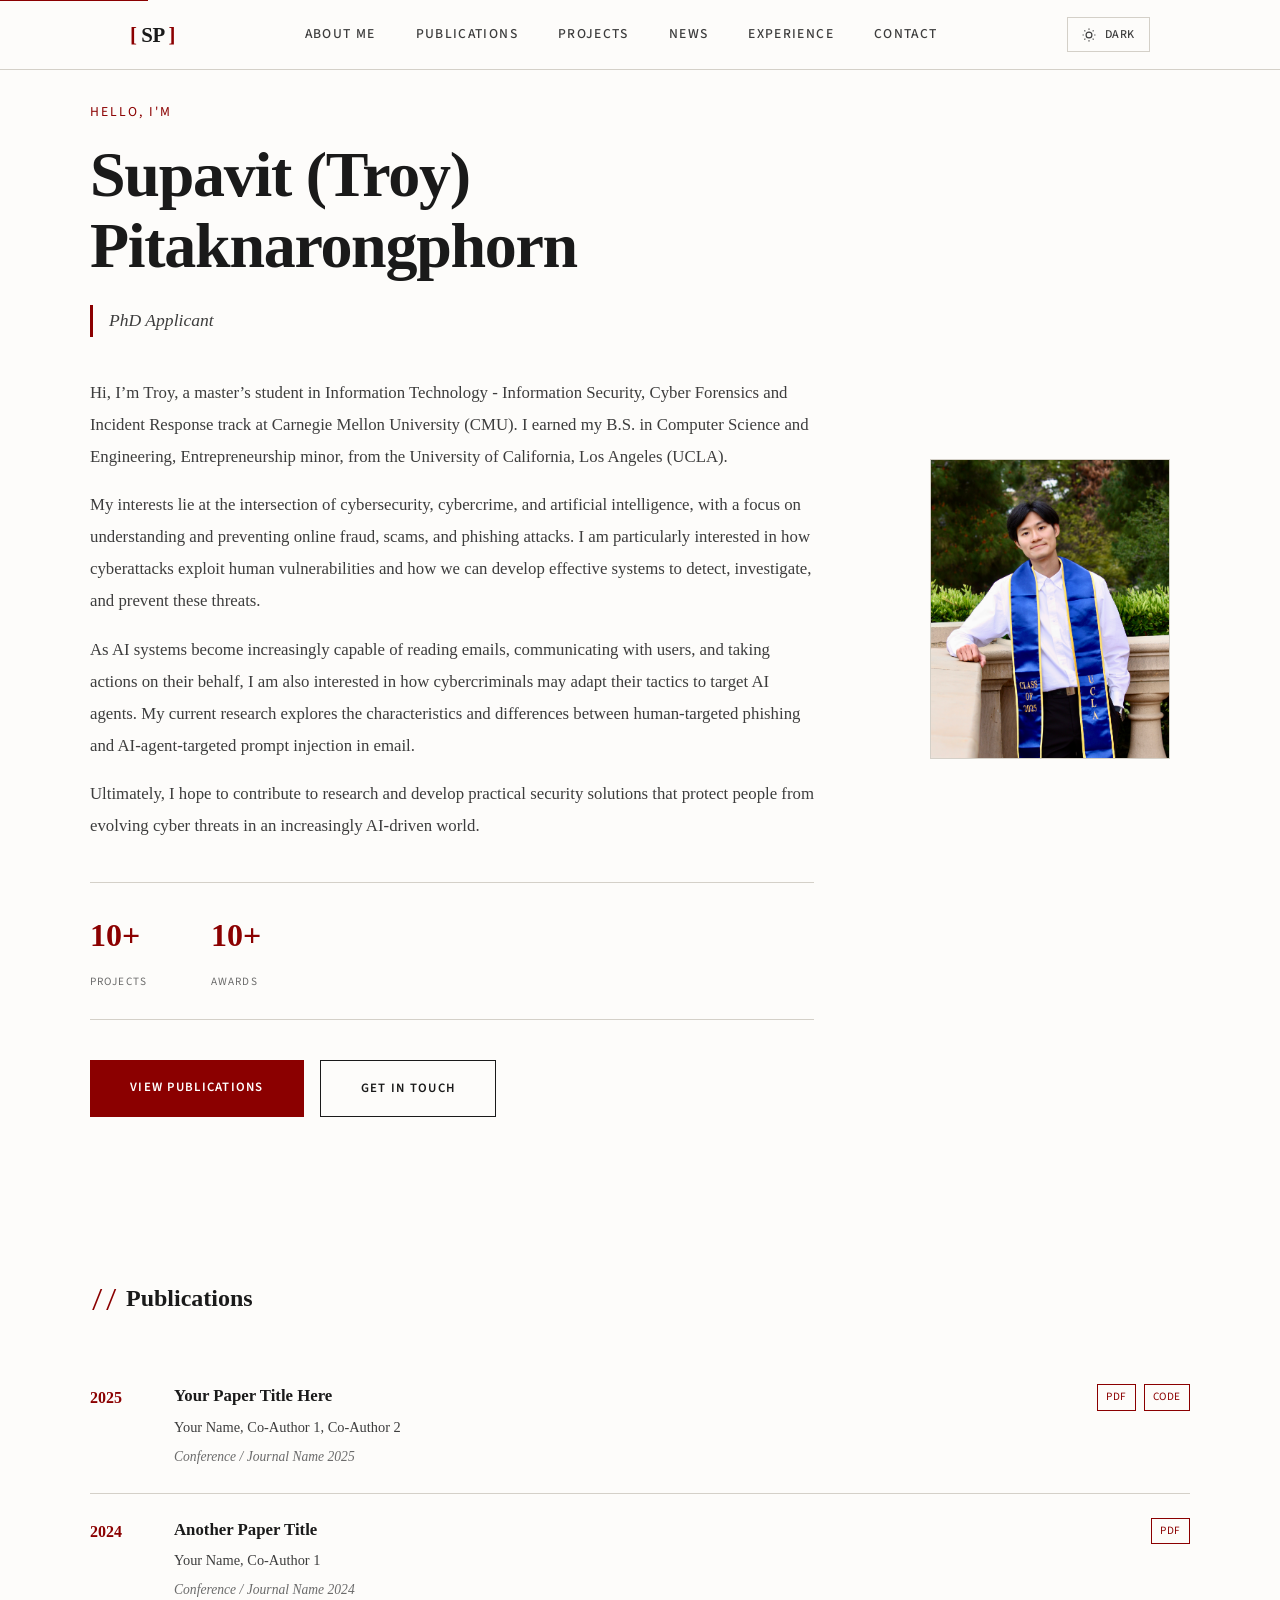
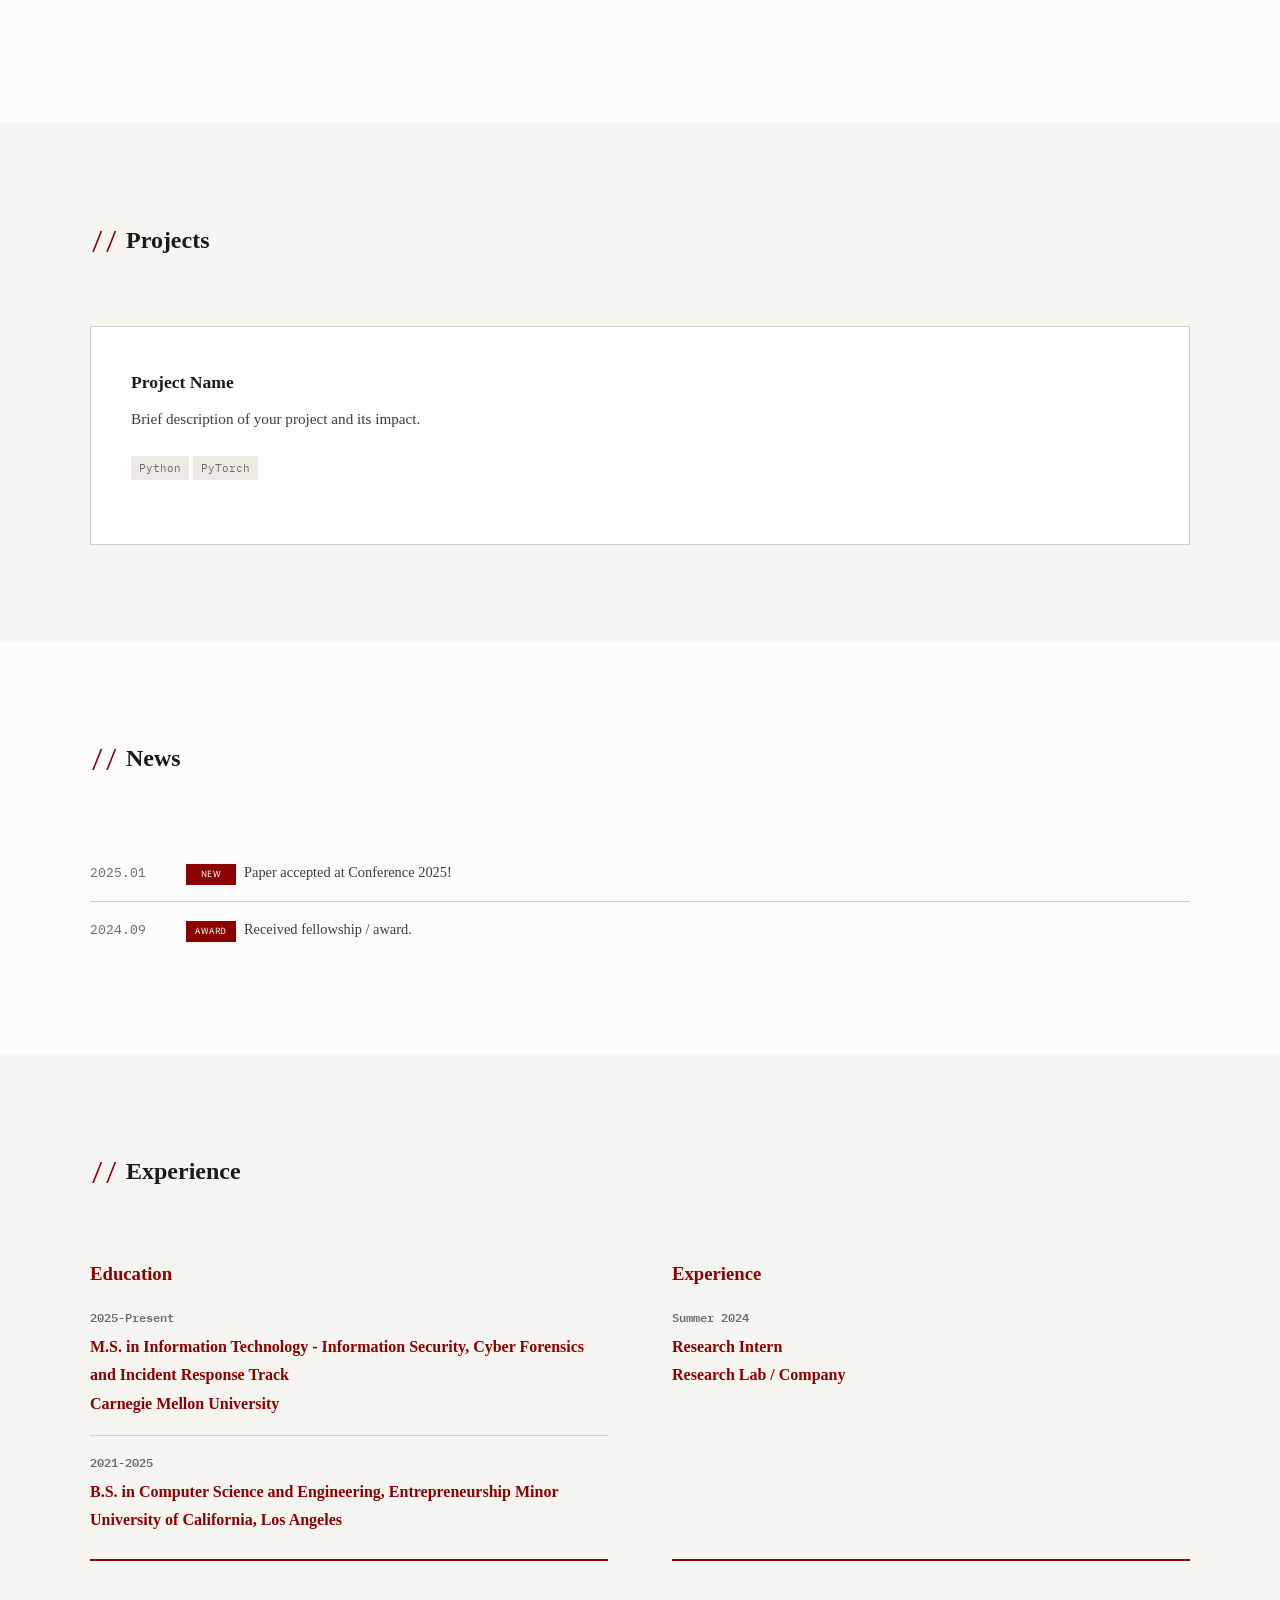
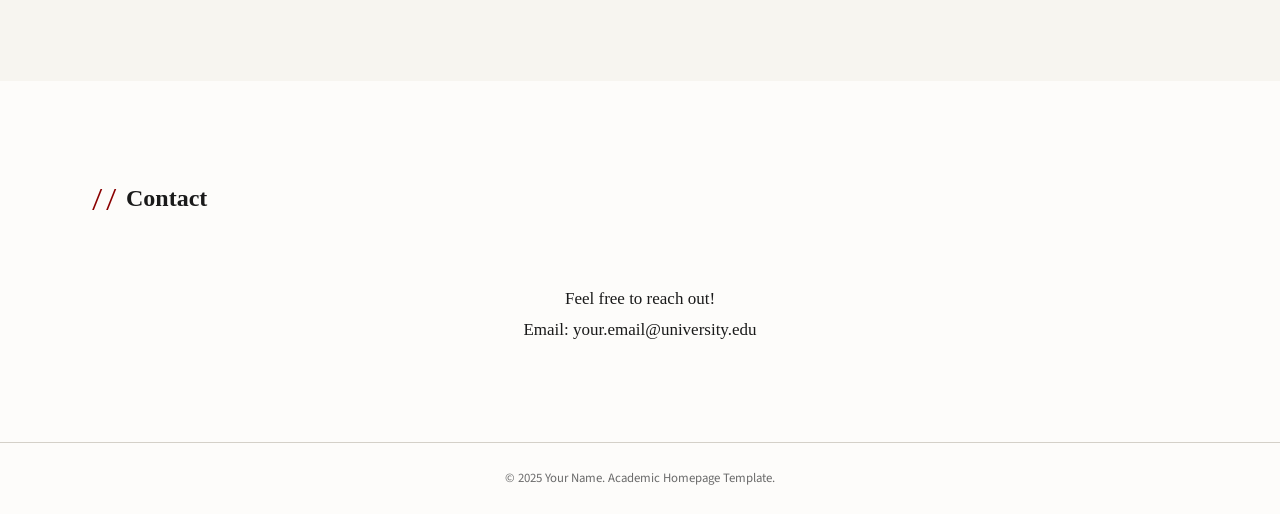
==== index.html @ 3cf8bd15 "bio" ====
<!DOCTYPE html>
<html lang="en" data-theme="light">
<head>
    <meta charset="UTF-8">
    <meta name="viewport" content="width=device-width, initial-scale=1.0">
    <meta name="description" content="Academic homepage of [Your Name] — PhD researcher in machine learning and artificial intelligence.">
    <meta property="og:title" content="[Your Name] | Academic Homepage">
    <meta property="og:description" content="PhD researcher in machine learning and artificial intelligence.">
    <title>Your Name | Academic Homepage</title>
    <link rel="preconnect" href="https://fonts.googleapis.com">
    <link rel="preconnect" href="https://fonts.gstatic.com" crossorigin>
    <link href="https://fonts.googleapis.com/css2?family=Source+Sans+3:wght@300;400;500;600&family=IBM+Plex+Mono:wght@400;500&display=swap" rel="stylesheet">
    <link rel="stylesheet" href="style.css">
</head>
<body>
    <a href="#about" class="skip-link">Skip to main content</a>
    <!-- Navigation -->
    <nav class="navbar" role="navigation" aria-label="Main navigation">
        <div class="nav-container">
            <a href="#" class="nav-logo">
                <span class="logo-bracket">[</span>
                <span class="logo-text" data-config="initials">YN</span>
                <span class="logo-bracket">]</span>
            </a>
            <div class="nav-links">
                <a href="#about">About Me</a>
                <a href="#publications">Publications</a>
                <a href="#projects">Projects</a>
                <a href="#news">News</a>
                <a href="#experience">Experience</a>
                <a href="#contact">Contact</a>
            </div>
            <div class="nav-controls">
                <button type="button" class="nav-btn theme-toggle" id="themeToggle" aria-label="Toggle theme">
                    <svg class="nav-btn-icon sun-icon" viewBox="0 0 24 24" fill="none" stroke="currentColor" stroke-width="2">
                        <circle cx="12" cy="12" r="5"/>
                        <path d="M12 1v2M12 21v2M4.22 4.22l1.42 1.42M18.36 18.36l1.42 1.42M1 12h2M21 12h2M4.22 19.78l1.42-1.42M18.36 5.64l1.42-1.42"/>
                    </svg>
                    <svg class="nav-btn-icon moon-icon" viewBox="0 0 24 24" fill="none" stroke="currentColor" stroke-width="2">
                        <path d="M21 12.79A9 9 0 1 1 11.21 3 7 7 0 0 0 21 12.79z"/>
                    </svg>
                    <span class="nav-btn-label theme-label">Light</span>
                </button>
            </div>
        </div>
    </nav>

    <!-- Hero / About Section -->
    <section id="about" class="hero">
        <div class="hero-bg">
            <div class="grid-overlay"></div>
            <div class="gradient-orb orb-1"></div>
            <div class="gradient-orb orb-2"></div>
        </div>
        <div class="hero-content">
            <div class="hero-text">
                <p class="hero-greeting">Hello, I'm</p>
                <h1 class="hero-name" data-config="name">Your Name</h1>
                <p class="hero-title" data-config="role_university">PhD Candidate at Your University</p>
                <p class="hero-description" data-config="bio">
                    Exploring the frontiers of <span class="highlight">your research area</span>,
                    <span class="highlight">machine learning</span>, and <span class="highlight">artificial intelligence</span>.
                    Building intelligent systems that advance scientific discovery.
                </p>
                <div class="hero-stats" id="cfg-stats">
                    <div class="stat">
                        <span class="stat-number">10+</span>
                        <span class="stat-label">Publications</span>
                    </div>
                    <div class="stat">
                        <span class="stat-number">100+</span>
                        <span class="stat-label">Citations</span>
                    </div>
                    <div class="stat">
                        <span class="stat-number">5+</span>
                        <span class="stat-label">Projects</span>
                    </div>
                </div>
                <div class="hero-cta">
                    <a href="#publications" class="btn btn-primary">View Publications</a>
                    <a href="#contact" class="btn btn-secondary">Get in Touch</a>
                </div>
            </div>
            <div class="hero-image">
                <div class="image-frame">
                    <div class="image-placeholder">
                        <svg aria-hidden="true" viewBox="0 0 24 24" fill="none" stroke="currentColor" stroke-width="1.5">
                            <path d="M20 21v-2a4 4 0 0 0-4-4H8a4 4 0 0 0-4 4v2"/>
                            <circle cx="12" cy="7" r="4"/>
                        </svg>
                    </div>
                </div>
            </div>
        </div>
    </section>

    <!-- Publications Section -->
    <section id="publications" class="section">
        <div class="section-container">
            <h2 class="section-title">
                <span class="title-icon">//</span> Publications
            </h2>
            <div class="publications-list" id="cfg-publications">
                <article class="pub-card" data-year="2025">
                    <div class="pub-year">2025</div>
                    <div class="pub-content">
                        <div class="pub-header">
                            <h3 class="pub-title">Your Paper Title Here</h3>
                            <div class="pub-links">
                                <a href="#" class="pub-link">PDF</a>
                                <a href="#" class="pub-link">Code</a>
                            </div>
                        </div>
                        <p class="pub-authors"><strong>Your Name</strong>, Co-Author 1, Co-Author 2</p>
                        <p class="pub-venue">Conference/Journal Name 2025</p>
                    </div>
                </article>
                <article class="pub-card" data-year="2024">
                    <div class="pub-year">2024</div>
                    <div class="pub-content">
                        <div class="pub-header">
                            <h3 class="pub-title">Another Paper Title</h3>
                            <div class="pub-links">
                                <a href="#" class="pub-link">PDF</a>
                            </div>
                        </div>
                        <p class="pub-authors"><strong>Your Name</strong>, Co-Author 1</p>
                        <p class="pub-venue">Conference/Journal Name 2024</p>
                    </div>
                </article>
            </div>
        </div>
    </section>

    <!-- Projects Section -->
    <section id="projects" class="section section-alt">
        <div class="section-container">
            <h2 class="section-title">
                <span class="title-icon">//</span> Projects
            </h2>
            <div class="projects-grid" id="cfg-projects">
                <article class="project-card">
                    <h3 class="project-title">Project Name</h3>
                    <p class="project-desc">Brief description of your project.</p>
                    <div class="project-tags">
                        <span class="tag">Python</span>
                        <span class="tag">PyTorch</span>
                    </div>
                </article>
            </div>
        </div>
    </section>

    <!-- News Section -->
    <section id="news" class="section">
        <div class="section-container">
            <h2 class="section-title">
                <span class="title-icon">//</span> News
            </h2>
            <div class="news-list" id="cfg-news">
                <div class="news-item">
                    <span class="news-date">2025.01</span>
                    <div class="news-content">
                        <span class="news-badge">New</span>
                        <span class="news-text">Your news item here</span>
                    </div>
                </div>
            </div>
        </div>
    </section>

    <!-- Experience Section -->
    <section id="experience" class="section section-alt">
        <div class="section-container">
            <h2 class="section-title">
                <span class="title-icon">//</span> Experience
            </h2>
            <div class="experience-grid" id="cfg-experience">
                <div class="exp-category">
                    <h3>Education</h3>
                    <div class="exp-item">
                        <div class="exp-period">2020 - Present</div>
                        <div class="exp-details">
                            <h4>Ph.D. in Computer Science</h4>
                            <p>Your University</p>
                        </div>
                    </div>
                </div>
            </div>
        </div>
    </section>

    <!-- Contact Section -->
    <section id="contact" class="section">
        <div class="section-container">
            <h2 class="section-title">
                <span class="title-icon">//</span> Contact
            </h2>
            <div class="contact-content">
                <p>Feel free to reach out!</p>
                <p>Email: your.email@university.edu</p>
            </div>
        </div>
    </section>

    <!-- Footer -->
    <footer class="footer">
        <div class="footer-content">
            <p>&copy; 2025 Your Name. Academic Homepage Template.</p>
        </div>
    </footer>

    <script src="config.js"></script>
    <script src="script.js"></script>
</body>
</html>
---- style.css ----
/* ========================================
   Style: Editorial / Magazine
   Design Philosophy: Academic authority,
   like Nature/Science journal typography
   ======================================== */

:root {
    /* Light Theme - Classic Print */
    --bg-primary: #fdfcfa;
    --bg-secondary: #f7f5f0;
    --bg-tertiary: #edeae3;
    --bg-card: #ffffff;

    --text-primary: #1a1a1a;
    --text-secondary: #3d3d3d;
    --text-muted: #6b6b6b;

    --accent-primary: #8b0000;
    --accent-secondary: #a52a2a;
    --accent-tertiary: #c9a227;
    --accent-gradient: linear-gradient(135deg, #8b0000 0%, #c9a227 100%);

    --border-color: #d4d0c8;
    --border-hover: #b8b4ac;

    --shadow-sm: 0 1px 3px rgba(0, 0, 0, 0.04);
    --shadow-md: 0 2px 8px rgba(0, 0, 0, 0.06);
    --shadow-lg: 0 4px 16px rgba(0, 0, 0, 0.08);

    /* Typography - Serif for Authority */
    --font-display: 'Playfair Display', 'Georgia', serif;
    --font-body: 'Source Serif 4', 'Georgia', serif;
    --font-mono: 'IBM Plex Mono', monospace;
    --font-sans: 'Source Sans 3', sans-serif;

    /* Generous Spacing */
    --space-xs: 0.25rem;
    --space-sm: 0.5rem;
    --space-md: 1rem;
    --space-lg: 1.5rem;
    --space-xl: 2.5rem;
    --space-2xl: 4rem;
    --space-3xl: 6rem;

    --transition-fast: 200ms ease;
    --transition-base: 300ms ease;

    --radius-sm: 0;
    --radius-md: 2px;
    --radius-lg: 4px;
    --radius-xl: 6px;
}
/* ---- Global Resets ---- */
* { -webkit-tap-highlight-color: transparent; }
[data-theme="dark"] { color-scheme: dark; }
[data-theme="light"] { color-scheme: light; }
::selection { background: var(--accent-primary); color: #fff; }


/* Dark Theme - Evening Reading */
[data-theme="dark"] {
    --bg-primary: #1c1b19;
    --bg-secondary: #252420;
    --bg-tertiary: #2e2d28;
    --bg-card: #232220;

    --text-primary: #f0ede6;
    --text-secondary: #c4c0b8;
    --text-muted: #8a8680;

    --border-color: #3a3835;
    --border-hover: #4a4845;
}

/* ========================================
   Reset & Base
   ======================================== */

*, *::before, *::after {
    box-sizing: border-box;
    margin: 0;
    padding: 0;
}

html {
    scroll-behavior: smooth;
    scroll-padding-top: 100px;
}

body {
    font-family: var(--font-body);
    background-color: var(--bg-primary);
    color: var(--text-primary);
    line-height: 1.8;
    font-size: 17px;
    transition: background-color var(--transition-base), color var(--transition-base);
}

a {
    color: var(--accent-primary);
    text-decoration: none;
    transition: color var(--transition-fast);
}

a:hover {
    text-decoration: underline;
}

/* ========================================
   Navigation - Classic Top Bar
   ======================================== */

.navbar {
    position: fixed;
    top: 0;
    left: 0;
    right: 0;
    z-index: 1000;
    background: var(--bg-primary);
    border-bottom: 1px solid var(--border-color);
    transition: all var(--transition-base);
}

.nav-container {
    display: flex;
    align-items: center;
    justify-content: space-between;
    padding: var(--space-md) var(--space-xl);
    max-width: 1100px;
    margin: 0 auto;
}

.nav-logo {
    font-family: var(--font-display);
    font-size: 1.3rem;
    font-weight: 700;
    color: var(--text-primary);
    letter-spacing: -0.02em;
}

.nav-logo:hover {
    text-decoration: none;
}

.logo-bracket {
    color: var(--accent-primary);
}

.logo-text {
    color: var(--text-primary);
}

.nav-links {
    display: flex;
    gap: var(--space-xl);
}

.nav-links a {
    font-family: var(--font-sans);
    font-size: 0.85rem;
    font-weight: 500;
    color: var(--text-secondary);
    text-transform: uppercase;
    letter-spacing: 0.1em;
}

.nav-links a:hover {
    color: var(--accent-primary);
    text-decoration: none;
}

.nav-controls {
    display: flex;
    align-items: center;
    gap: 2px;
    border: 1px solid var(--border-color);
    padding: 2px;
}

.nav-btn {
    display: flex;
    align-items: center;
    gap: 6px;
    padding: 6px 12px;
    font-family: var(--font-sans);
    font-size: 0.75rem;
    font-weight: 500;
    color: var(--text-secondary);
    background: transparent;
    border: none;
    cursor: pointer;
    transition: all var(--transition-fast);
    text-transform: uppercase;
    letter-spacing: 0.05em;
}

.nav-btn:hover {
    color: var(--accent-primary);
    background: var(--bg-tertiary);
}

.nav-btn-icon {
    width: 14px;
    height: 14px;
}

.nav-btn-label {
    white-space: nowrap;
}

.nav-divider {
    width: 1px;
    height: 18px;
    background: var(--border-color);
    margin: 0 2px;
}

.sun-icon { display: block; }
.moon-icon { display: none; }

[data-theme="dark"] .sun-icon { display: none; }
[data-theme="dark"] .moon-icon { display: block; }

[data-theme="dark"] .theme-label::after { content: "Light"; }
[data-theme="light"] .theme-label::after { content: "Dark"; }

.theme-label {
    font-size: 0;
}

.theme-label::after {
    font-size: 0.75rem;
}

/* ========================================
   Hero - Magazine Cover Layout
   ======================================== */

.hero {
    min-height: 100vh;
    display: flex;
    flex-direction: column;
    align-items: center;
    justify-content: center;
    padding: 100px var(--space-xl) var(--space-2xl);
    position: relative;
}

.hero-bg {
    display: none;
}

.hero-content {
    max-width: 1100px;
    margin: 0 auto;
    display: grid;
    grid-template-columns: 1fr 280px;
    gap: var(--space-3xl);
    align-items: center;
    width: 100%;
}

.hero-greeting {
    font-family: var(--font-sans);
    font-size: 0.85rem;
    color: var(--accent-primary);
    text-transform: uppercase;
    letter-spacing: 0.15em;
    margin-bottom: var(--space-md);
}

.hero-name {
    font-family: var(--font-display);
    font-size: clamp(2.5rem, 5vw, 4rem);
    font-weight: 700;
    line-height: 1.1;
    margin-bottom: var(--space-lg);
    color: var(--text-primary);
    letter-spacing: -0.02em;
}

.hero-title {
    font-family: var(--font-body);
    font-size: 1.1rem;
    color: var(--text-secondary);
    margin-bottom: var(--space-xl);
    font-style: italic;
    border-left: 3px solid var(--accent-primary);
    padding-left: var(--space-md);
}

.hero-description {
    font-size: 1.05rem;
    color: var(--text-secondary);
    line-height: 1.9;
    margin-bottom: var(--space-xl);
}

.hero-description .bio-paragraph {
    margin: 0 0 1em;
}

.hero-description .bio-paragraph:last-child {
    margin-bottom: 0;
}

.highlight {
    color: var(--accent-primary);
    font-weight: 600;
}

.hero-stats {
    display: flex;
    gap: var(--space-2xl);
    margin-bottom: var(--space-xl);
    padding: var(--space-lg) 0;
    border-top: 1px solid var(--border-color);
    border-bottom: 1px solid var(--border-color);
}

.stat-number {
    font-family: var(--font-display);
    font-size: 2rem;
    font-weight: 700;
    color: var(--accent-primary);
    display: block;
}

.stat-label {
    font-family: var(--font-sans);
    font-size: 0.7rem;
    color: var(--text-muted);
    text-transform: uppercase;
    letter-spacing: 0.1em;
}

.hero-cta {
    display: flex;
    gap: var(--space-md);
}

.btn {
    font-family: var(--font-sans);
    padding: var(--space-md) var(--space-xl);
    font-size: 0.8rem;
    font-weight: 600;
    text-transform: uppercase;
    letter-spacing: 0.1em;
    transition: all var(--transition-fast);
    cursor: pointer;
}

.btn-primary {
    background: var(--accent-primary);
    color: white;
    border: none;
}

.btn-primary:hover {
    background: var(--accent-secondary);
}

.btn-secondary {
    background: transparent;
    color: var(--text-primary);
    border: 1px solid var(--text-primary);
}

.btn-secondary:hover {
    background: var(--text-primary);
    color: var(--bg-primary);
}

.hero-image {
    display: flex;
    justify-content: center;
}

.image-frame {
    width: 240px;
    height: 300px;
    overflow: hidden;
    border: 1px solid var(--border-color);
    padding: 0;
    background: var(--bg-secondary);
}

.image-placeholder {
    width: 100%;
    height: 100%;
    background: var(--bg-tertiary);
    display: flex;
    align-items: center;
    justify-content: center;
}

.image-placeholder svg {
    width: 60px;
    height: 60px;
    color: var(--text-muted);
    opacity: 0.5;
}

/* ========================================
   Sections Base
   ======================================== */

.section {
    padding: var(--space-3xl) var(--space-xl);
}

.section-alt {
    background: var(--bg-secondary);
}

.section-container {
    max-width: 1100px;
    margin: 0 auto;
}

.section-title {
    font-family: var(--font-display);
    font-size: 1.5rem;
    font-weight: 700;
    margin-bottom: var(--space-2xl);
    color: var(--text-primary);
    display: flex;
    align-items: center;
    gap: var(--space-sm);
}

.title-icon {
    color: var(--accent-primary);
    font-family: var(--font-mono);
    font-weight: 400;
}

/* ========================================
   Publications - Journal Style
   ======================================== */

.publications-filter {
    display: flex;
    gap: var(--space-sm);
    margin-bottom: var(--space-xl);
}

.filter-btn {
    font-family: var(--font-sans);
    padding: var(--space-sm) var(--space-lg);
    font-size: 0.75rem;
    font-weight: 500;
    color: var(--text-secondary);
    background: transparent;
    border: 1px solid var(--border-color);
    cursor: pointer;
    transition: all var(--transition-fast);
    text-transform: uppercase;
    letter-spacing: 0.05em;
}

.filter-btn:hover {
    border-color: var(--accent-primary);
    color: var(--accent-primary);
}

.filter-btn.active {
    background: var(--accent-primary);
    color: white;
    border-color: var(--accent-primary);
}

.publications-list {
    display: flex;
    flex-direction: column;
    gap: var(--space-lg);
}

.pub-card {
    display: grid;
    grid-template-columns: 60px 1fr;
    gap: var(--space-lg);
    padding-bottom: var(--space-lg);
    border-bottom: 1px solid var(--border-color);
}

.pub-card:last-child {
    border-bottom: none;
}

.pub-year {
    font-family: var(--font-display);
    font-size: 1rem;
    color: var(--accent-primary);
    font-weight: 600;
}

.pub-header {
    display: flex;
    justify-content: space-between;
    align-items: flex-start;
    gap: var(--space-md);
    margin-bottom: var(--space-xs);
}

.pub-title {
    font-family: var(--font-display);
    font-size: 1.05rem;
    font-weight: 600;
    line-height: 1.4;
    flex: 1;
    min-width: 0;
}

.pub-authors {
    font-size: 0.9rem;
    color: var(--text-secondary);
    margin-bottom: var(--space-xs);
}

.pub-venue {
    font-size: 0.85rem;
    color: var(--text-muted);
    font-style: italic;
}

.pub-links {
    display: flex;
    gap: var(--space-sm);
    flex-shrink: 0;
    white-space: nowrap;
}

.pub-link {
    font-family: var(--font-sans);
    font-size: 0.7rem;
    padding: 2px var(--space-sm);
    color: var(--accent-primary);
    border: 1px solid var(--accent-primary);
    text-transform: uppercase;
    letter-spacing: 0.05em;
    transition: all var(--transition-fast);
}

.pub-link:hover {
    background: var(--accent-primary);
    color: white;
    text-decoration: none;
}

/* ========================================
   Projects - Column Layout
   ======================================== */

.projects-grid {
    display: grid;
    grid-template-columns: repeat(auto-fit, minmax(300px, 1fr));
    gap: var(--space-xl);
}

.project-card {
    padding: var(--space-xl);
    background: var(--bg-card);
    border: 1px solid var(--border-color);
    transition: border-color var(--transition-fast);
    cursor: pointer;
}

.project-card:hover {
    border-color: var(--accent-primary);
}

.project-title {
    font-family: var(--font-display);
    font-size: 1.1rem;
    font-weight: 600;
    margin-bottom: var(--space-sm);
}

.project-desc {
    font-size: 0.95rem;
    color: var(--text-secondary);
    line-height: 1.7;
    margin-bottom: var(--space-lg);
}

.project-tags {
    display: flex;
    flex-wrap: wrap;
    gap: var(--space-xs);
    margin-bottom: var(--space-lg);
}

.tag {
    font-family: var(--font-mono);
    font-size: 0.7rem;
    padding: 2px var(--space-sm);
    background: var(--bg-tertiary);
    color: var(--text-muted);
}

.project-links {
    display: flex;
    gap: var(--space-lg);
}

.project-link {
    display: flex;
    align-items: center;
    gap: var(--space-xs);
    font-family: var(--font-sans);
    font-size: 0.8rem;
    color: var(--accent-primary);
    text-transform: uppercase;
    letter-spacing: 0.05em;
}

.project-link:hover {
    text-decoration: underline;
}

.project-link svg {
    width: 16px;
    height: 16px;
}

/* ========================================
   News - Timeline
   ======================================== */

.news-timeline {
    display: flex;
    flex-direction: column;
    gap: var(--space-md);
}

.news-item {
    display: grid;
    grid-template-columns: 80px 1fr;
    gap: var(--space-md);
    padding: var(--space-md) 0;
    border-bottom: 1px solid var(--border-color);
}

.news-item:last-child {
    border-bottom: none;
}

.news-date {
    font-family: var(--font-mono);
    font-size: 0.8rem;
    color: var(--text-muted);
}

.news-content {
    display: flex;
    flex-direction: row;
    align-items: baseline;
    gap: var(--space-sm);
    flex-wrap: wrap;
}

.news-badge {
    display: inline-block;
    font-family: var(--font-sans);
    font-size: 0.6rem;
    padding: 2px 8px;
    background: var(--accent-primary);
    color: white;
    text-transform: uppercase;
    letter-spacing: 0.05em;
    flex-shrink: 0;
    min-width: 50px;
    text-align: center;
}

.news-text {
    color: var(--text-secondary);
    line-height: 1.6;
    font-size: 0.9rem;
}

/* ========================================
   Experience - Two Column
   ======================================== */

.experience-grid {
    display: grid;
    grid-template-columns: repeat(2, 1fr);
    gap: var(--space-2xl);
}

.exp-category {
    font-family: var(--font-display);
    font-size: 1rem;
    font-weight: 600;
    color: var(--accent-primary);
    margin-bottom: var(--space-lg);
    padding-bottom: var(--space-sm);
    border-bottom: 2px solid var(--accent-primary);
}

.exp-item {
    padding: var(--space-md) 0;
    border-bottom: 1px solid var(--border-color);
}

.exp-item:last-child {
    border-bottom: none;
}

.exp-period {
    font-family: var(--font-mono);
    font-size: 0.75rem;
    color: var(--text-muted);
    margin-bottom: var(--space-xs);
}

.exp-title {
    font-family: var(--font-display);
    font-size: 0.95rem;
    font-weight: 600;
    margin-bottom: var(--space-xs);
}

.exp-org {
    font-size: 0.9rem;
    color: var(--text-secondary);
    margin-bottom: var(--space-xs);
}

.exp-desc {
    font-size: 0.85rem;
    color: var(--text-muted);
    font-style: italic;
}

/* ========================================
   Contact
   ======================================== */

.contact-content {
    text-align: center;
    max-width: 600px;
    margin: 0 auto;
}

.contact-intro {
    font-size: 1rem;
    color: var(--text-secondary);
    margin-bottom: var(--space-xl);
    line-height: 1.8;
}

.contact-links {
    display: flex;
    flex-wrap: wrap;
    justify-content: center;
    gap: var(--space-md);
}

.contact-item {
    display: flex;
    align-items: center;
    gap: var(--space-sm);
    padding: var(--space-sm) var(--space-lg);
    border: 1px solid var(--border-color);
    color: var(--text-secondary);
    font-family: var(--font-sans);
    font-size: 0.85rem;
    transition: all var(--transition-fast);
    cursor: pointer;
}

.contact-item:hover {
    border-color: var(--accent-primary);
    color: var(--accent-primary);
    text-decoration: none;
}

.contact-item svg {
    width: 16px;
    height: 16px;
}

/* ========================================
   Footer
   ======================================== */

.footer {
    padding: var(--space-lg) var(--space-xl);
    border-top: 1px solid var(--border-color);
    text-align: center;
}

.footer-content p {
    font-family: var(--font-sans);
    font-size: 0.8rem;
    color: var(--text-muted);
}

.visitor-stats {
    margin-top: var(--space-sm);
    font-size: 0.75rem;
    display: flex;
    justify-content: center;
    align-items: center;
    gap: var(--space-md);
}

.visitor-stats svg {
    opacity: 0.7;
}

.stat-divider {
    color: var(--border-color);
}

/* ========================================
   Responsive Design
   ======================================== */

@media (max-width: 1024px) {
    .hero-content {
        grid-template-columns: 1fr;
        text-align: center;
    }

    .hero-image {
        order: -1;
    }

    .hero-title {
        border-left: none;
        padding-left: 0;
        border-bottom: 3px solid var(--accent-primary);
        padding-bottom: var(--space-sm);
    }

    .hero-stats {
        justify-content: center;
    }

    .hero-cta {
        justify-content: center;
    }

    .experience-grid {
        grid-template-columns: 1fr;
    }
}

@media (max-width: 768px) {
    .nav-links {
        display: none;
    }

    .hero {
        padding: 100px var(--space-md) var(--space-2xl);
    }

    .hero-name {
        font-size: 2rem;
    }

    .image-frame {
        width: 180px;
        height: 220px;
    }

    .hero-stats {
        flex-direction: column;
        gap: var(--space-md);
    }

    .section {
        padding: var(--space-2xl) var(--space-md);
    }

    .pub-card {
        grid-template-columns: 1fr;
    }

    .news-item {
        grid-template-columns: 1fr;
    }

    .projects-grid {
        grid-template-columns: 1fr;
    }

    .contact-links {
        flex-direction: column;
        align-items: center;
    }
}

/* Reduced motion */
@media (prefers-reduced-motion: reduce) {
    *, *::before, *::after {
        animation-duration: 0.01ms !important;
        transition-duration: 0.01ms !important;
    }
}

/* ========================================
   Hide SPA-specific elements
   ======================================== */

.spa-layout {
    display: block;
}

.sidebar {
    display: none;
}

.content-area {
    margin-left: 0;
    padding: 0;
    min-height: auto;
}

.content-section {
    display: block !important;
}

.about-cards,
.about-news-card {
    display: none;
}

/* Scroll Down Arrow */
.scroll-arrow {
    position: absolute;
    bottom: 40px;
    left: 50%;
    transform: translateX(-50%);
    width: 50px;
    height: 50px;
    display: flex;
    align-items: center;
    justify-content: center;
    color: var(--accent-primary);
    border: 2px solid var(--accent-primary);
    border-radius: 50%;
    cursor: pointer;
    transition: all var(--transition-fast);
    animation: bounce 2s infinite;
}

.scroll-arrow:hover {
    background: var(--accent-primary);
    color: white;
    transform: translateX(-50%) scale(1.1);
}

.scroll-arrow svg {
    width: 24px;
    height: 24px;
}

@keyframes bounce {
    0%, 20%, 50%, 80%, 100% { transform: translateX(-50%) translateY(0); }
    40% { transform: translateX(-50%) translateY(-10px); }
    60% { transform: translateX(-50%) translateY(-5px); }
}

/* ========================================
   Editorial Magazine Animations
   ======================================== */

/* Elegant fade in from bottom */
@keyframes editorialFadeIn {
    from {
        opacity: 0;
        transform: translateY(20px);
    }
    to {
        opacity: 1;
        transform: translateY(0);
    }
}

/* Typewriter cursor blink */
@keyframes cursorBlink {
    0%, 50% { border-color: var(--accent-primary); }
    51%, 100% { border-color: transparent; }
}

/* Line draw from left */
@keyframes lineDrawLeft {
    from {
        width: 0;
    }
    to {
        width: 100%;
    }
}

/* Line draw from center */
@keyframes lineDrawCenter {
    from {
        transform: scaleX(0);
    }
    to {
        transform: scaleX(1);
    }
}

/* Elegant scale reveal */
@keyframes scaleReveal {
    from {
        opacity: 0;
        transform: scale(0.95);
    }
    to {
        opacity: 1;
        transform: scale(1);
    }
}

/* Slide in from left */
@keyframes slideInLeft {
    from {
        opacity: 0;
        transform: translateX(-30px);
    }
    to {
        opacity: 1;
        transform: translateX(0);
    }
}

/* Slide in from right */
@keyframes slideInRight {
    from {
        opacity: 0;
        transform: translateX(30px);
    }
    to {
        opacity: 1;
        transform: translateX(0);
    }
}

/* Apply animations to Hero elements */

.hero-greeting {
    animation: slideInLeft 0.6s ease-out forwards;
    animation-delay: 0.1s;
    opacity: 0;
}

.hero-name {
    animation: editorialFadeIn 0.8s ease-out forwards;
    animation-delay: 0.3s;
    opacity: 0;
}

.hero-title {
    animation: slideInLeft 0.7s ease-out forwards;
    animation-delay: 0.5s;
    opacity: 0;
}

.hero-description {
    animation: editorialFadeIn 0.7s ease-out forwards;
    animation-delay: 0.7s;
    opacity: 0;
}

.hero-stats {
    animation: scaleReveal 0.6s ease-out forwards;
    animation-delay: 0.9s;
    opacity: 0;
}

.hero-cta {
    animation: editorialFadeIn 0.6s ease-out forwards;
    animation-delay: 1.1s;
    opacity: 0;
}

.hero-image {
    animation: slideInRight 0.8s ease-out forwards;
    animation-delay: 0.4s;
    opacity: 0;
}

/* Image frame elegant border animation */
.image-frame {
    position: relative;
    transition: all 0.4s ease;
}

.image-frame::after {
    content: '';
    position: absolute;
    inset: -8px;
    border: 1px solid var(--accent-primary);
    opacity: 0;
    transition: all 0.4s ease;
}

.image-frame:hover::after {
    opacity: 1;
    inset: -12px;
}

/* Section title underline animation */
.section-title {
    position: relative;
    overflow: hidden;
}

.section-title::after {
    content: '';
    position: absolute;
    bottom: 0;
    left: 0;
    width: 0;
    height: 2px;
    background: var(--accent-gradient);
    transition: width 0.6s ease;
}

.section:hover .section-title::after {
    width: 120px;
}

/* Publication card hover effects */
.pub-card {
    transition: all 0.3s ease;
    position: relative;
}

.pub-card::before {
    content: '';
    position: absolute;
    left: 0;
    top: 0;
    bottom: 0;
    width: 0;
    background: var(--accent-primary);
    transition: width 0.3s ease;
}

.pub-card:hover {
    padding-left: calc(var(--space-lg) + 4px);
}

.pub-card:hover::before {
    width: 3px;
}

/* Project card hover */
.project-card {
    transition: all 0.4s cubic-bezier(0.4, 0, 0.2, 1);
}

.project-card:hover {
    transform: translateY(-6px);
    box-shadow: var(--shadow-lg);
    border-color: var(--accent-primary);
}

/* News item hover */
.news-item {
    transition: all 0.3s ease;
}

.news-item:hover {
    background: var(--bg-secondary);
    padding-left: var(--space-md);
}

/* Button elegant hover */
.btn-primary {
    position: relative;
    overflow: hidden;
    transition: all 0.3s ease;
}

.btn-primary::before {
    content: '';
    position: absolute;
    top: 0;
    left: -100%;
    width: 100%;
    height: 100%;
    background: linear-gradient(
        90deg,
        transparent,
        rgba(255, 255, 255, 0.2),
        transparent
    );
    transition: left 0.5s ease;
}

.btn-primary:hover::before {
    left: 100%;
}

.btn-primary:hover {
    transform: translateY(-2px);
    box-shadow: 0 4px 12px rgba(139, 0, 0, 0.3);
}

/* Contact item hover */
.contact-item {
    transition: all 0.3s ease;
    position: relative;
}

.contact-item:hover {
    transform: translateY(-3px);
    box-shadow: var(--shadow-md);
}

/* Tag hover effect */
.tag {
    transition: all 0.2s ease;
}

.tag:hover {
    background: var(--accent-primary);
    color: white;
}

/* Publication link hover */
.pub-link {
    transition: all 0.2s ease;
}

.pub-link:hover {
    transform: scale(1.05);
}

/* Experience item hover */
.exp-item {
    transition: all 0.3s ease;
}

.exp-item:hover {
    background: var(--bg-secondary);
    padding-left: var(--space-md);
}

/* ========================================
   Scroll-Triggered Animations
   ======================================== */

/* 基础滚动动画类 - 初始状态 */
.scroll-animate {
    opacity: 0;
    transform: translateY(20px);
    transition: opacity 0.5s ease-out, transform 0.5s ease-out;
}

/* 可见状态 */
.scroll-animate.visible {
    opacity: 1;
    transform: translateY(0);
}

/* Section 滚动动画 - 优雅淡入 */
.section.scroll-animate {
    transform: translateY(30px);
}

.section.scroll-animate.visible {
    transform: translateY(0);
}

/* 卡片滚动动画 - 从左侧滑入 */
.pub-card.scroll-animate {
    opacity: 0;
    transform: translateX(-20px);
    transition: opacity 0.5s ease-out, transform 0.5s ease-out;
}

.pub-card.scroll-animate.visible {
    opacity: 1;
    transform: translateX(0);
}

/* 项目卡片 - 缩放淡入 */
.project-card.scroll-animate {
    opacity: 0;
    transform: scale(0.95);
    transition: opacity 0.5s ease-out, transform 0.5s ease-out;
}

.project-card.scroll-animate.visible {
    opacity: 1;
    transform: scale(1);
}

/* 新闻项 - 从右侧滑入 */
.news-item.scroll-animate {
    opacity: 0;
    transform: translateX(20px);
    transition: opacity 0.4s ease-out, transform 0.4s ease-out;
}

.news-item.scroll-animate.visible {
    opacity: 1;
    transform: translateX(0);
}

/* 经验项滚动动画 */
.exp-item.scroll-animate {
    opacity: 0;
    transform: translateY(15px);
    transition: opacity 0.4s ease-out, transform 0.4s ease-out;
}

.exp-item.scroll-animate.visible {
    opacity: 1;
    transform: translateY(0);
}

/* 联系项滚动动画 */
.contact-item.scroll-animate {
    opacity: 0;
    transform: translateY(15px);
    transition: opacity 0.3s ease-out, transform 0.3s ease-out;
}

.contact-item.scroll-animate.visible {
    opacity: 1;
    transform: translateY(0);
}

/* Section 标题滚动动画 - 下划线展开 */
.section-title.scroll-animate {
    opacity: 0;
    transform: translateY(10px);
    transition: opacity 0.5s ease-out, transform 0.5s ease-out;
}

.section-title.scroll-animate.visible {
    opacity: 1;
    transform: translateY(0);
}

/* 筛选按钮滚动动画 */
.filter-btn.scroll-animate {
    opacity: 0;
    transform: translateY(10px);
    transition: opacity 0.3s ease-out, transform 0.3s ease-out;
}

.filter-btn.scroll-animate.visible {
    opacity: 1;
    transform: translateY(0);
}

/* ========================================
   Navbar Scroll Effect
   ======================================== */

.navbar.scrolled {
    background: var(--bg-primary);
    box-shadow: var(--shadow-md);
}

.navbar.scrolled .nav-container {
    padding: var(--space-sm) var(--space-xl);
}

.navbar.scrolled .nav-logo {
    font-size: 1.1rem;
}

/* ========================================
   Theme Transition Animation
   ======================================== */

.theme-transitioning,
.theme-transitioning *,
.theme-transitioning *::before,
.theme-transitioning *::after {
    transition: background-color 0.5s ease,
                color 0.5s ease,
                border-color 0.5s ease,
                box-shadow 0.5s ease !important;
}

/* ========================================
   Back to Top Button
   ======================================== */

.back-to-top {
    position: fixed;
    bottom: 30px;
    right: 30px;
    width: 44px;
    height: 44px;
    background: var(--bg-card);
    border: 1px solid var(--border-color);
    color: var(--accent-primary);
    cursor: pointer;
    opacity: 0;
    visibility: hidden;
    transform: translateY(20px);
    transition: all 0.3s ease;
    z-index: 999;
    display: flex;
    align-items: center;
    justify-content: center;
}

.back-to-top svg {
    width: 20px;
    height: 20px;
}

.back-to-top.visible {
    opacity: 1;
    visibility: visible;
    transform: translateY(0);
}

.back-to-top:hover {
    background: var(--accent-primary);
    color: white;
    border-color: var(--accent-primary);
    transform: translateY(-2px);
    box-shadow: var(--shadow-md);
}

/* ---- Focus Styles ---- */
:focus-visible { outline: 2px solid var(--accent-primary); outline-offset: 3px; border-radius: 2px; }

/* ---- Skip Link ---- */
.skip-link { position: absolute; top: -40px; left: 0; background: var(--accent-primary); color: #fff; padding: 8px 16px; z-index: 9999; font-size: 0.875rem; transition: top 0.2s; }
.skip-link:focus { top: 0; }
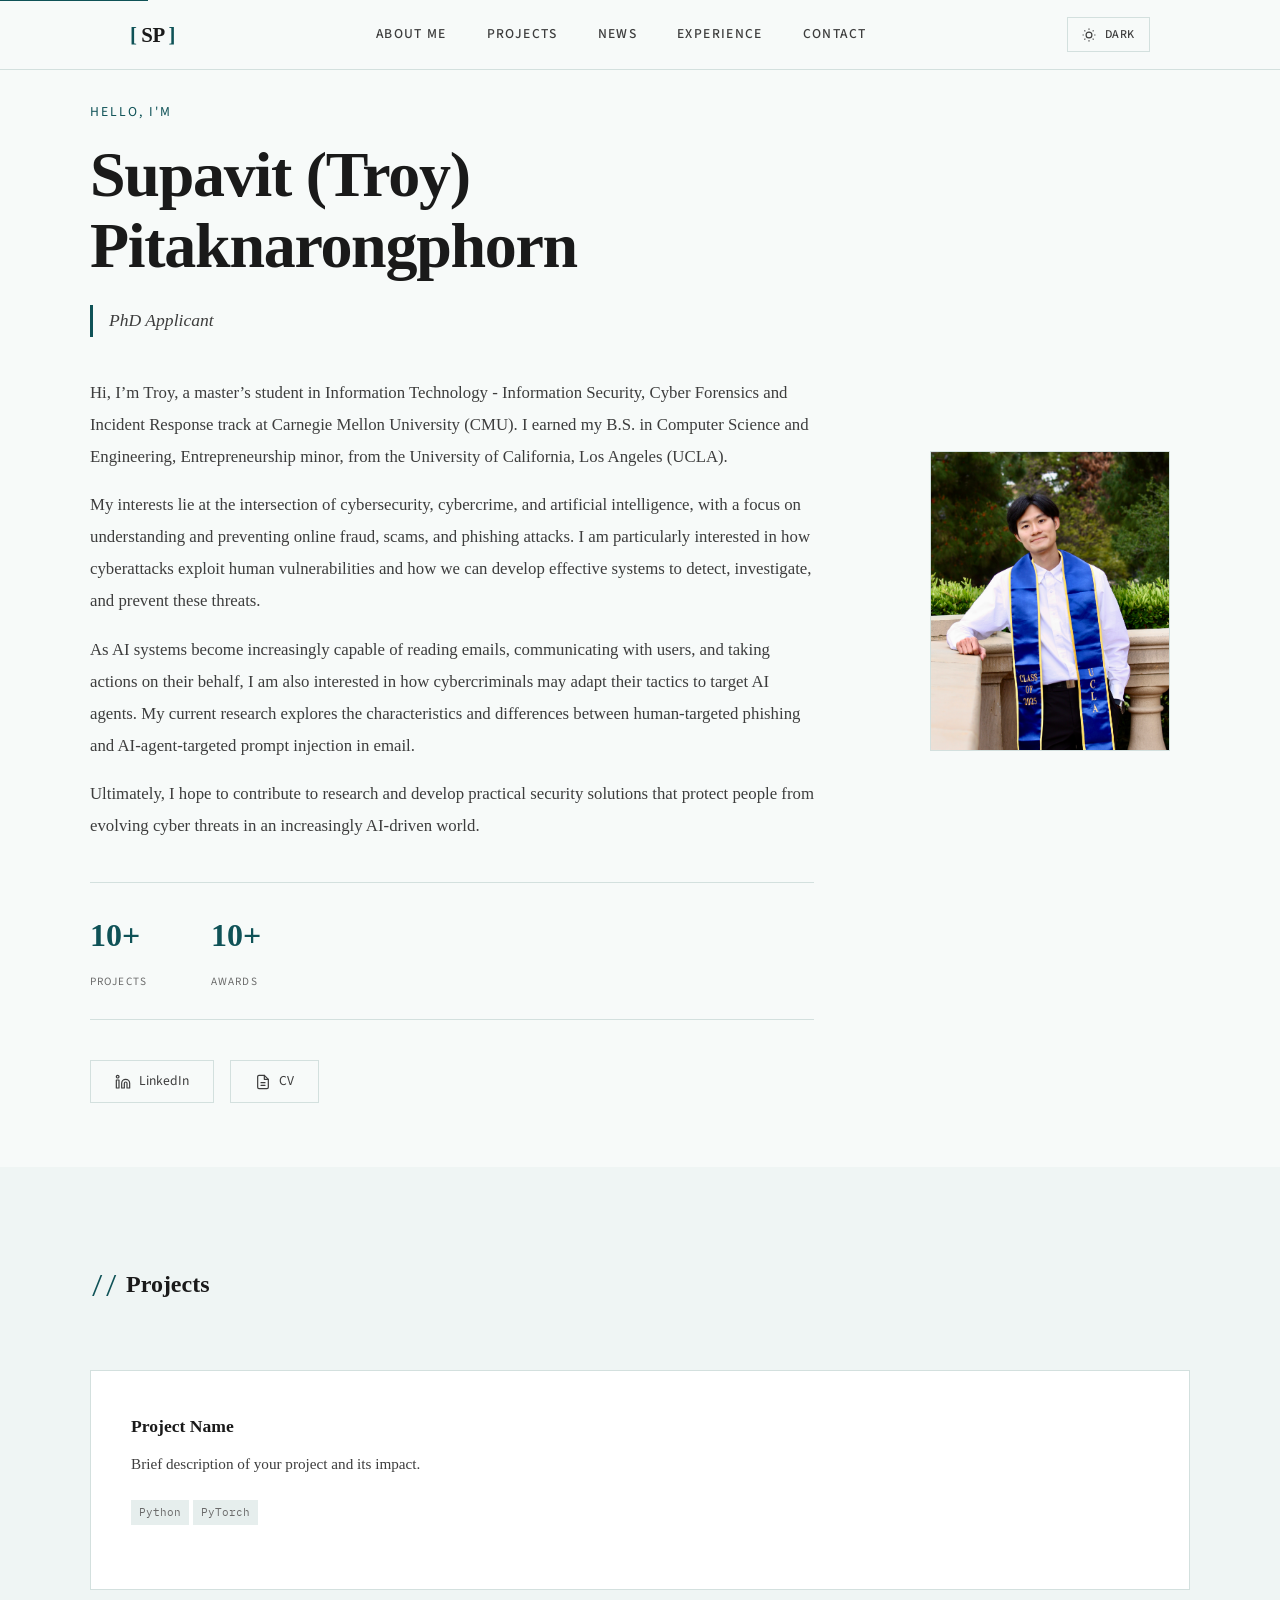
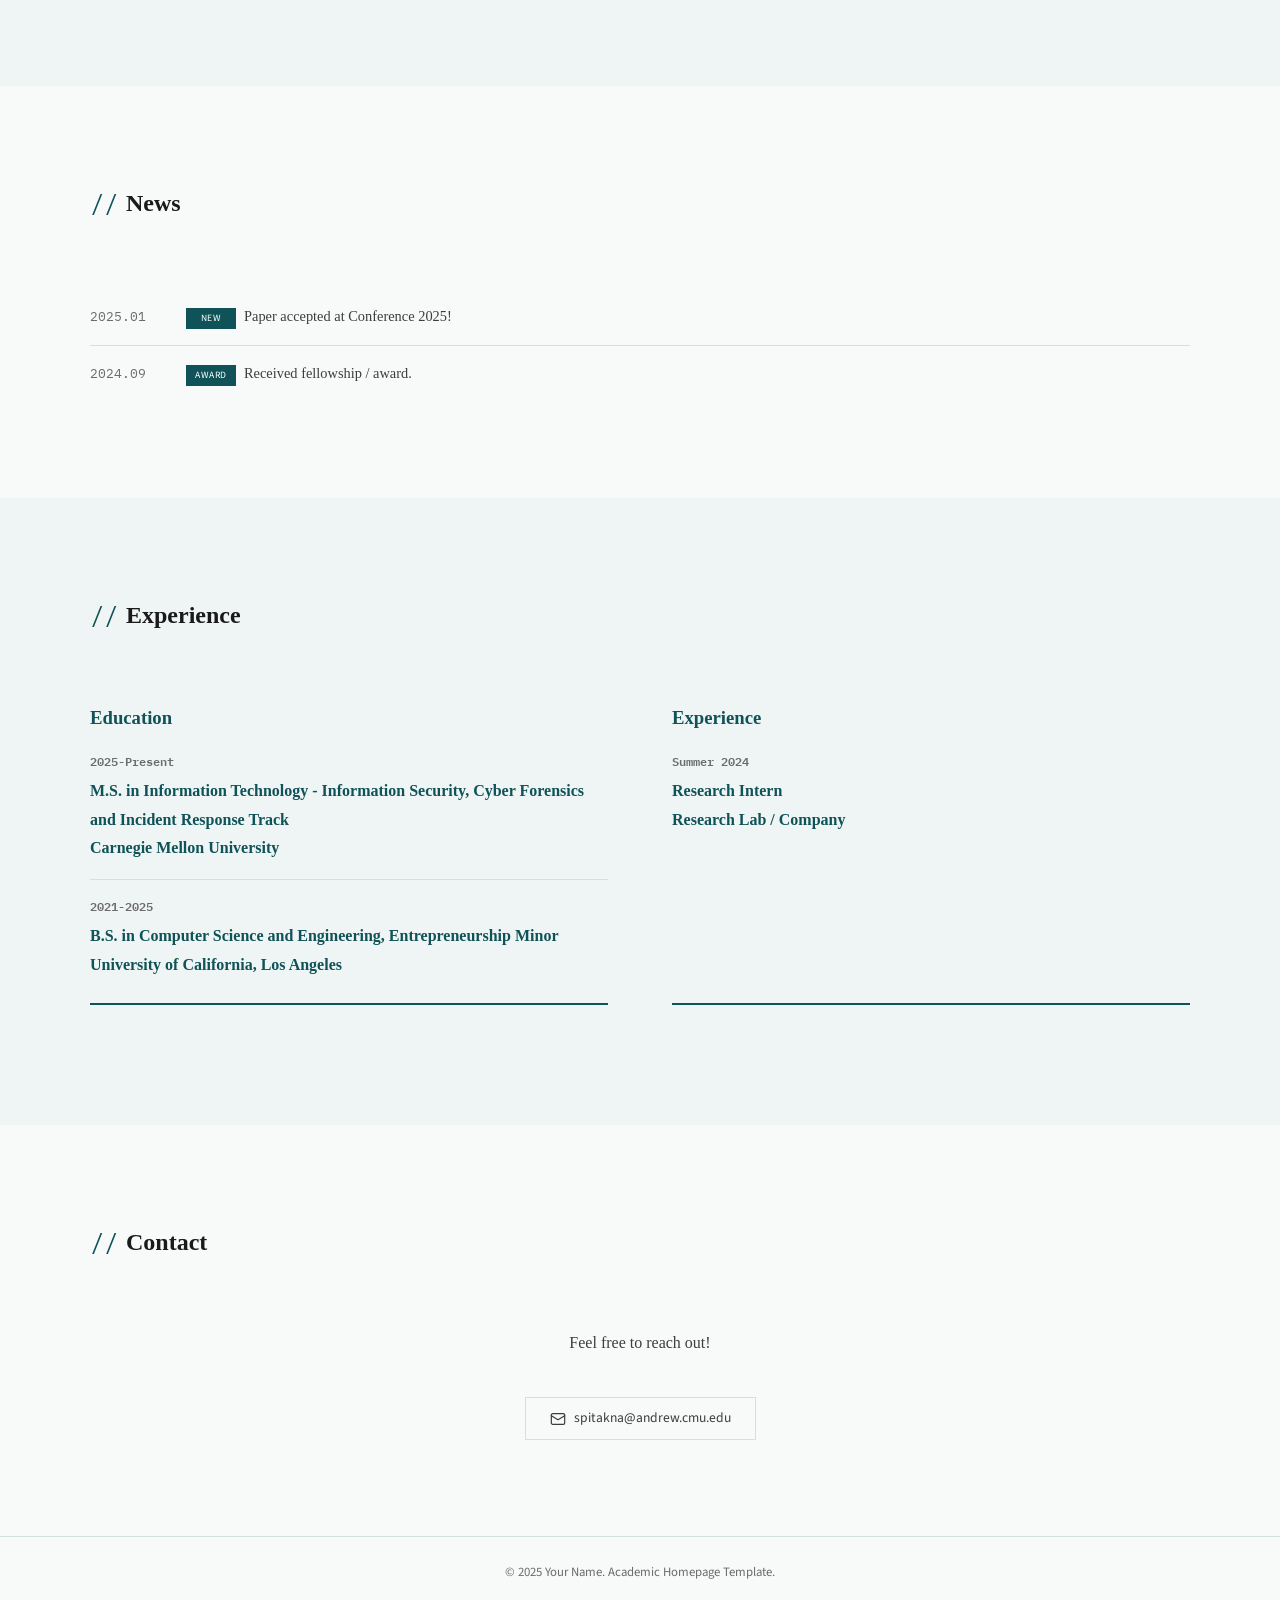
==== commit 15050575: "color" ====
--- a/index.html
+++ b/index.html
@@ -76,10 +76,7 @@
                         <span class="stat-label">Projects</span>
                     </div>
                 </div>
-                <div class="hero-cta">
-                    <a href="#publications" class="btn btn-primary">View Publications</a>
-                    <a href="#contact" class="btn btn-secondary">Get in Touch</a>
-                </div>
+                <div class="hero-cta contact-links hero-links" id="cfg-links"></div>
             </div>
             <div class="hero-image">
                 <div class="image-frame">
@@ -100,35 +97,7 @@
             <h2 class="section-title">
                 <span class="title-icon">//</span> Publications
             </h2>
-            <div class="publications-list" id="cfg-publications">
-                <article class="pub-card" data-year="2025">
-                    <div class="pub-year">2025</div>
-                    <div class="pub-content">
-                        <div class="pub-header">
-                            <h3 class="pub-title">Your Paper Title Here</h3>
-                            <div class="pub-links">
-                                <a href="#" class="pub-link">PDF</a>
-                                <a href="#" class="pub-link">Code</a>
-                            </div>
-                        </div>
-                        <p class="pub-authors"><strong>Your Name</strong>, Co-Author 1, Co-Author 2</p>
-                        <p class="pub-venue">Conference/Journal Name 2025</p>
-                    </div>
-                </article>
-                <article class="pub-card" data-year="2024">
-                    <div class="pub-year">2024</div>
-                    <div class="pub-content">
-                        <div class="pub-header">
-                            <h3 class="pub-title">Another Paper Title</h3>
-                            <div class="pub-links">
-                                <a href="#" class="pub-link">PDF</a>
-                            </div>
-                        </div>
-                        <p class="pub-authors"><strong>Your Name</strong>, Co-Author 1</p>
-                        <p class="pub-venue">Conference/Journal Name 2024</p>
-                    </div>
-                </article>
-            </div>
+            <div class="publications-list" id="cfg-publications"></div>
         </div>
     </section>
 
@@ -197,8 +166,8 @@
                 <span class="title-icon">//</span> Contact
             </h2>
             <div class="contact-content">
-                <p>Feel free to reach out!</p>
-                <p>Email: your.email@university.edu</p>
+                <p class="contact-intro">Feel free to reach out!</p>
+                <div class="contact-links" id="cfg-contact"></div>
             </div>
         </div>
     </section>
--- a/style.css
+++ b/style.css
@@ -6,22 +6,23 @@
 
 :root {
     /* Light Theme - Classic Print */
-    --bg-primary: #fdfcfa;
-    --bg-secondary: #f7f5f0;
-    --bg-tertiary: #edeae3;
+    --bg-primary: #f7faf9;
+    --bg-secondary: #eff5f4;
+    --bg-tertiary: #e6eeed;
     --bg-card: #ffffff;
 
     --text-primary: #1a1a1a;
     --text-secondary: #3d3d3d;
     --text-muted: #6b6b6b;
 
-    --accent-primary: #8b0000;
-    --accent-secondary: #a52a2a;
-    --accent-tertiary: #c9a227;
-    --accent-gradient: linear-gradient(135deg, #8b0000 0%, #c9a227 100%);
-
-    --border-color: #d4d0c8;
-    --border-hover: #b8b4ac;
+    --accent-primary: #0f5257;
+    --accent-secondary: #14746f;
+    --accent-tertiary: #2a9d8f;
+    --accent-gradient: linear-gradient(135deg, #0f5257 0%, #2a9d8f 100%);
+    --accent-glow: rgba(15, 82, 87, 0.3);
+
+    --border-color: #d3e0de;
+    --border-hover: #b4c8c5;
 
     --shadow-sm: 0 1px 3px rgba(0, 0, 0, 0.04);
     --shadow-md: 0 2px 8px rgba(0, 0, 0, 0.06);
@@ -59,17 +60,24 @@
 
 /* Dark Theme - Evening Reading */
 [data-theme="dark"] {
-    --bg-primary: #1c1b19;
-    --bg-secondary: #252420;
-    --bg-tertiary: #2e2d28;
-    --bg-card: #232220;
-
-    --text-primary: #f0ede6;
-    --text-secondary: #c4c0b8;
-    --text-muted: #8a8680;
-
-    --border-color: #3a3835;
-    --border-hover: #4a4845;
+    --bg-primary: #0f1a19;
+    --bg-secondary: #162322;
+    --bg-tertiary: #1d2c2b;
+    --bg-card: #141f1e;
+
+    --text-primary: #e8f2f0;
+    --text-secondary: #b3cac6;
+    --text-muted: #7e9995;
+
+    /* Lighter accent: the light-theme teal is unreadable on a dark bg (1.7:1). */
+    --accent-primary: #5eead4;
+    --accent-secondary: #2dd4bf;
+    --accent-tertiary: #7dd3d0;
+    --accent-gradient: linear-gradient(135deg, #5eead4 0%, #7dd3d0 100%);
+    --accent-glow: rgba(94, 234, 212, 0.25);
+
+    --border-color: #2a3d3b;
+    --border-hover: #3d5452;
 }
 
 /* ========================================
@@ -757,6 +765,19 @@
     flex-wrap: wrap;
     justify-content: center;
     gap: var(--space-md);
+}
+
+/* Hero link row: left-aligned to match the hero text on desktop.
+   Declared after .contact-links so it wins at equal specificity. */
+.hero-links {
+    justify-content: flex-start;
+}
+
+/* Below 1024px the hero text centers, so the links center with it. */
+@media (max-width: 1024px) {
+    .hero-links {
+        justify-content: center;
+    }
 }
 
 .contact-item {
@@ -1204,7 +1225,7 @@
 
 .btn-primary:hover {
     transform: translateY(-2px);
-    box-shadow: 0 4px 12px rgba(139, 0, 0, 0.3);
+    box-shadow: 0 4px 12px var(--accent-glow);
 }
 
 /* Contact item hover */
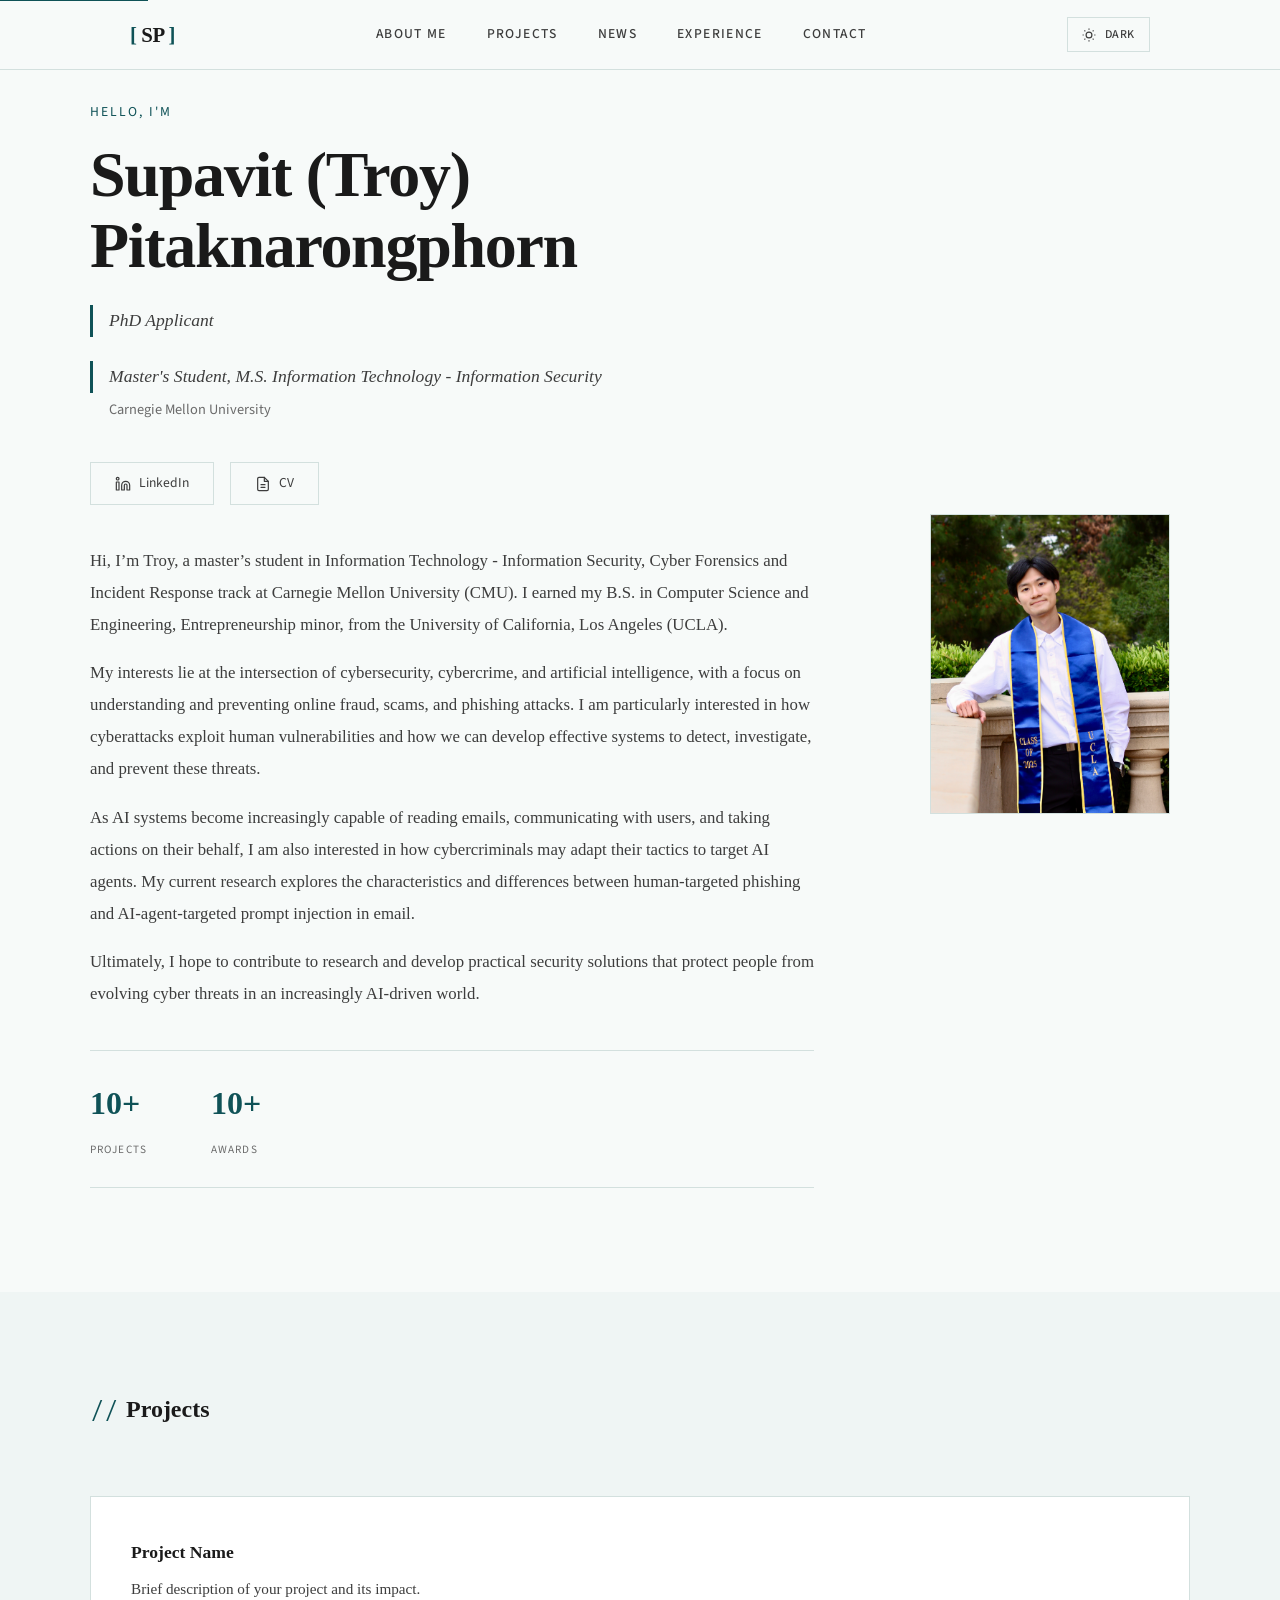
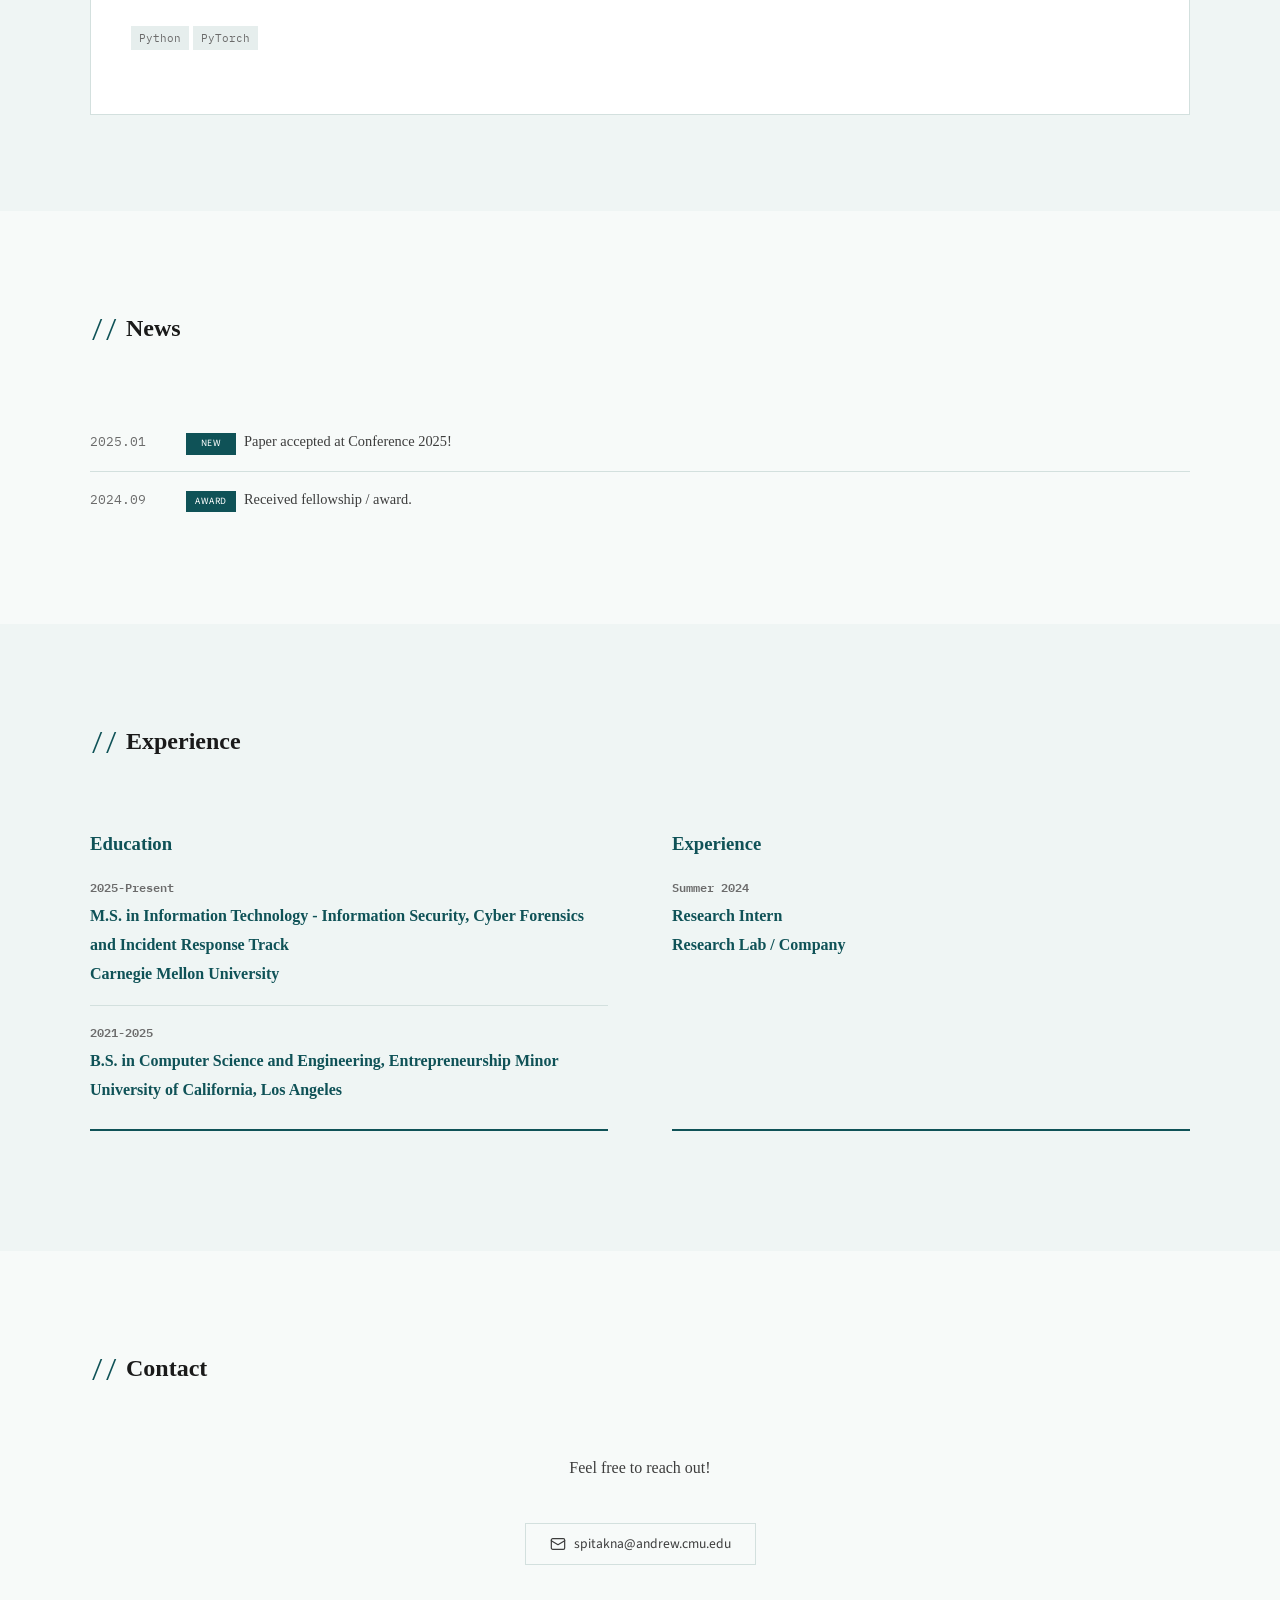
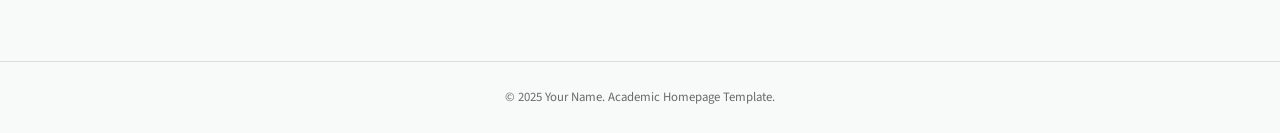
==== commit 213ba3d4: "update bio section" ====
--- a/index.html
+++ b/index.html
@@ -56,7 +56,8 @@
             <div class="hero-text">
                 <p class="hero-greeting">Hello, I'm</p>
                 <h1 class="hero-name" data-config="name">Your Name</h1>
-                <p class="hero-title" data-config="role_university">PhD Candidate at Your University</p>
+                <div class="hero-roles" id="cfg-roles"></div>
+                <div class="hero-cta contact-links hero-links" id="cfg-links"></div>
                 <p class="hero-description" data-config="bio">
                     Exploring the frontiers of <span class="highlight">your research area</span>,
                     <span class="highlight">machine learning</span>, and <span class="highlight">artificial intelligence</span>.
@@ -76,7 +77,6 @@
                         <span class="stat-label">Projects</span>
                     </div>
                 </div>
-                <div class="hero-cta contact-links hero-links" id="cfg-links"></div>
             </div>
             <div class="hero-image">
                 <div class="image-frame">
@@ -172,7 +172,7 @@
         </div>
     </section>
 
-    <!-- Footer -->
+<!-- Footer -->
     <footer class="footer">
         <div class="footer-content">
             <p>&copy; 2025 Your Name. Academic Homepage Template.</p>
--- a/style.css
+++ b/style.css
@@ -287,6 +287,31 @@
     letter-spacing: -0.02em;
 }
 
+.hero-roles {
+    margin-bottom: var(--space-xl);
+}
+
+.hero-role {
+    margin-bottom: var(--space-lg);
+}
+
+.hero-role:last-child {
+    margin-bottom: 0;
+}
+
+.hero-roles .hero-title {
+    display: block;
+    margin-bottom: var(--space-xs);
+}
+
+.hero-role-org {
+    display: block;
+    font-family: var(--font-sans);
+    font-size: 0.9rem;
+    color: var(--text-muted);
+    padding-left: calc(var(--space-md) + 3px);
+}
+
 .hero-title {
     font-family: var(--font-body);
     font-size: 1.1rem;
@@ -771,6 +796,7 @@
    Declared after .contact-links so it wins at equal specificity. */
 .hero-links {
     justify-content: flex-start;
+    margin-bottom: var(--space-xl);
 }
 
 /* Below 1024px the hero text centers, so the links center with it. */
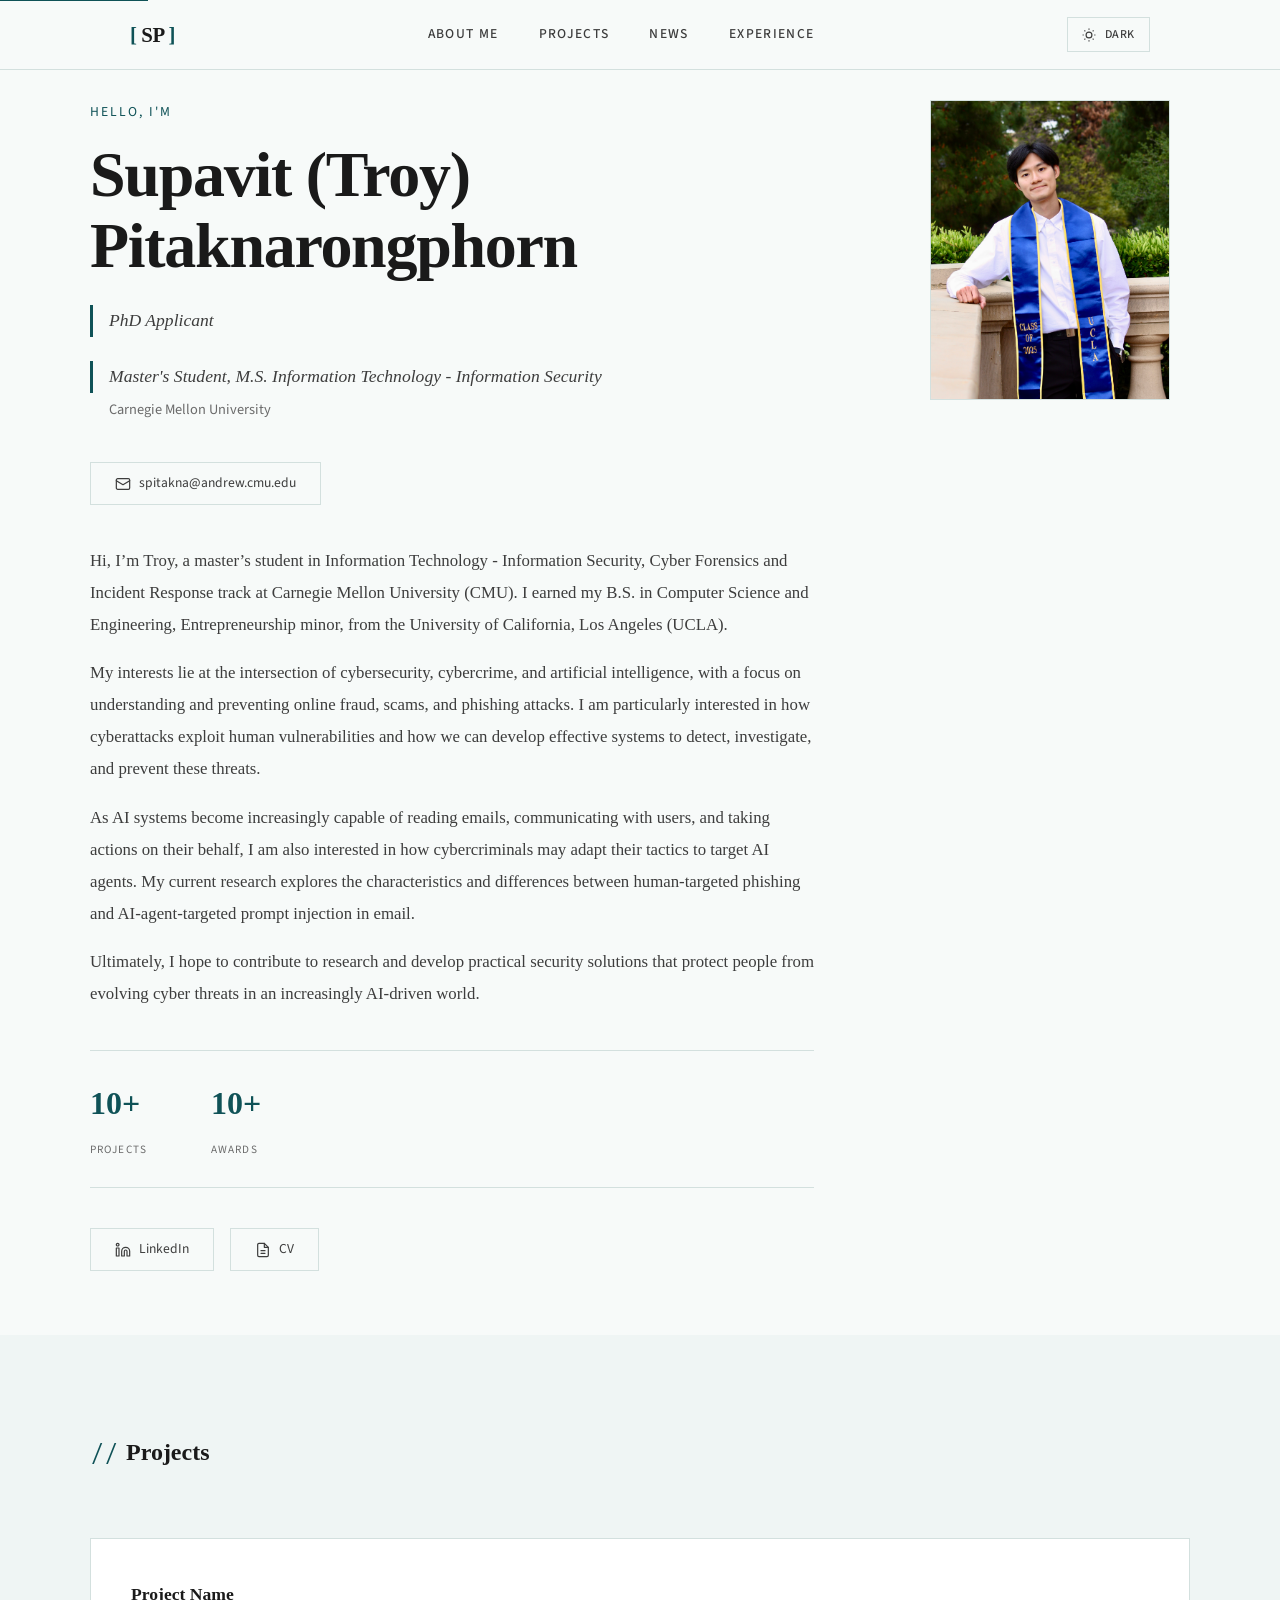
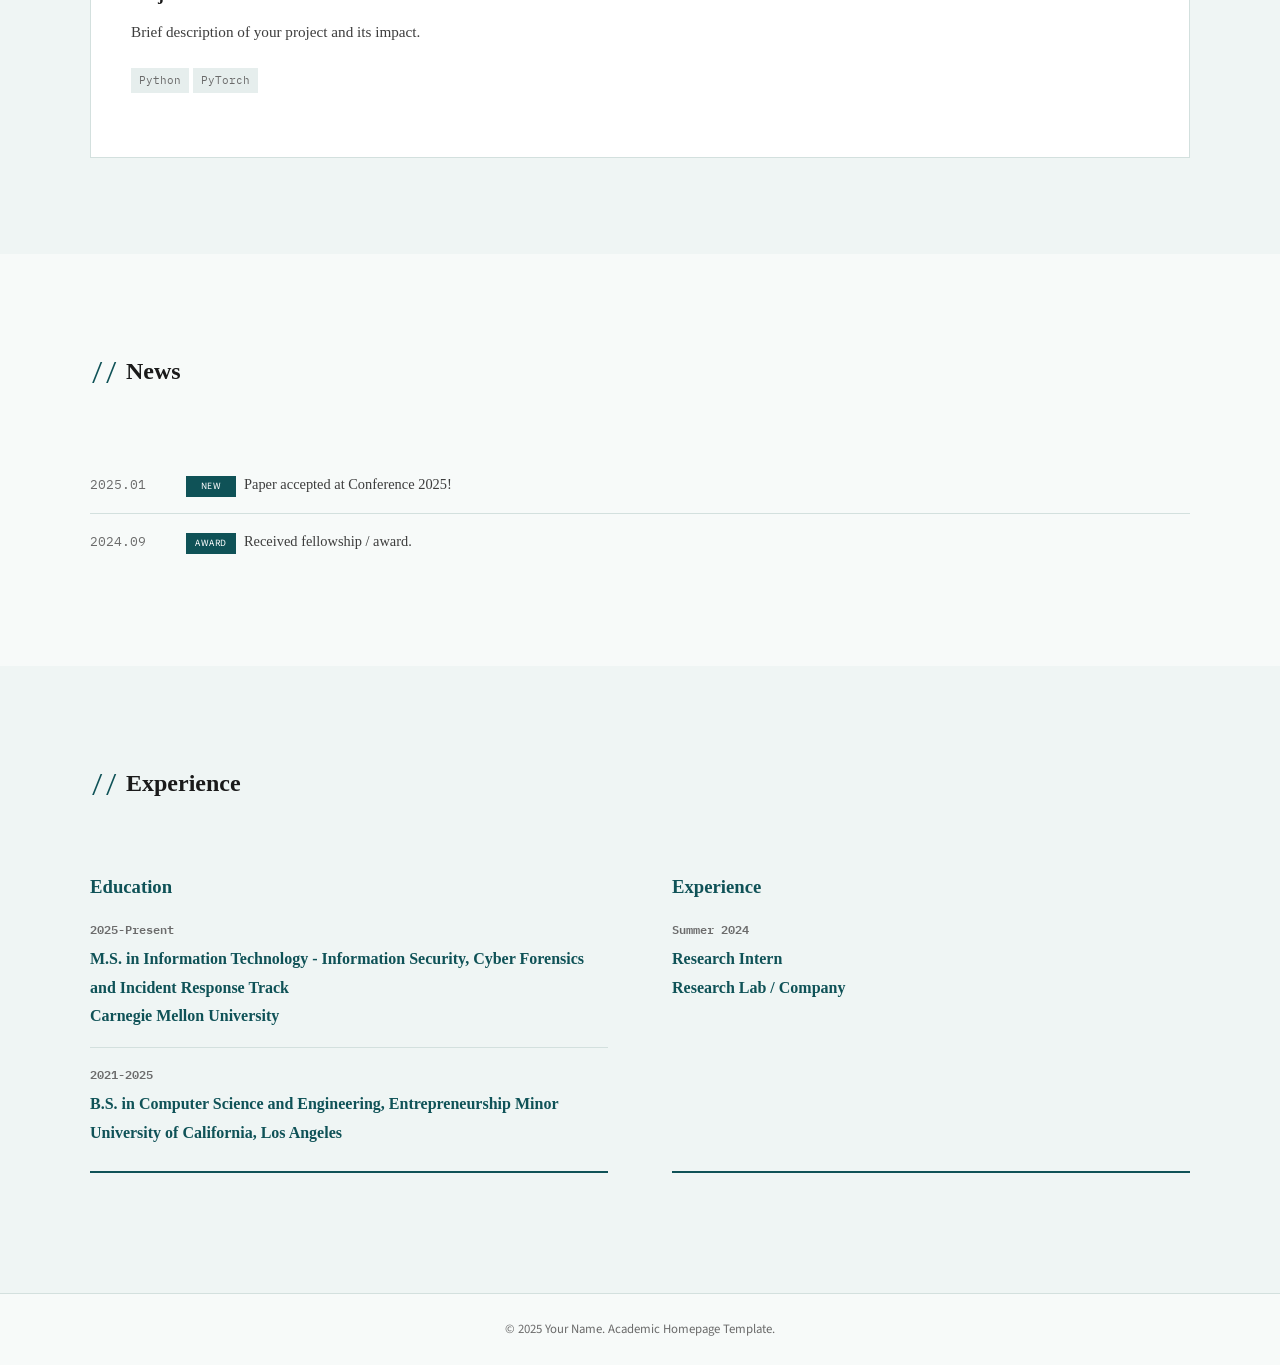
==== commit cd74273a: "bio section final" ====
--- a/index.html
+++ b/index.html
@@ -28,7 +28,6 @@
                 <a href="#projects">Projects</a>
                 <a href="#news">News</a>
                 <a href="#experience">Experience</a>
-                <a href="#contact">Contact</a>
             </div>
             <div class="nav-controls">
                 <button type="button" class="nav-btn theme-toggle" id="themeToggle" aria-label="Toggle theme">
@@ -57,7 +56,7 @@
                 <p class="hero-greeting">Hello, I'm</p>
                 <h1 class="hero-name" data-config="name">Your Name</h1>
                 <div class="hero-roles" id="cfg-roles"></div>
-                <div class="hero-cta contact-links hero-links" id="cfg-links"></div>
+                <div class="hero-cta contact-links hero-links hero-email" id="cfg-email"></div>
                 <p class="hero-description" data-config="bio">
                     Exploring the frontiers of <span class="highlight">your research area</span>,
                     <span class="highlight">machine learning</span>, and <span class="highlight">artificial intelligence</span>.
@@ -77,6 +76,7 @@
                         <span class="stat-label">Projects</span>
                     </div>
                 </div>
+                <div class="hero-cta contact-links hero-links" id="cfg-links"></div>
             </div>
             <div class="hero-image">
                 <div class="image-frame">
@@ -159,20 +159,7 @@
         </div>
     </section>
 
-    <!-- Contact Section -->
-    <section id="contact" class="section">
-        <div class="section-container">
-            <h2 class="section-title">
-                <span class="title-icon">//</span> Contact
-            </h2>
-            <div class="contact-content">
-                <p class="contact-intro">Feel free to reach out!</p>
-                <div class="contact-links" id="cfg-contact"></div>
-            </div>
-        </div>
-    </section>
-
-<!-- Footer -->
+    <!-- Footer -->
     <footer class="footer">
         <div class="footer-content">
             <p>&copy; 2025 Your Name. Academic Homepage Template.</p>
--- a/style.css
+++ b/style.css
@@ -407,6 +407,7 @@
 .hero-image {
     display: flex;
     justify-content: center;
+    align-self: start;
 }
 
 .image-frame {
@@ -772,19 +773,6 @@
    Contact
    ======================================== */
 
-.contact-content {
-    text-align: center;
-    max-width: 600px;
-    margin: 0 auto;
-}
-
-.contact-intro {
-    font-size: 1rem;
-    color: var(--text-secondary);
-    margin-bottom: var(--space-xl);
-    line-height: 1.8;
-}
-
 .contact-links {
     display: flex;
     flex-wrap: wrap;
@@ -796,6 +784,10 @@
    Declared after .contact-links so it wins at equal specificity. */
 .hero-links {
     justify-content: flex-start;
+}
+
+/* Email row sits between the roles and the bio, so it needs space below. */
+.hero-email {
     margin-bottom: var(--space-xl);
 }
 
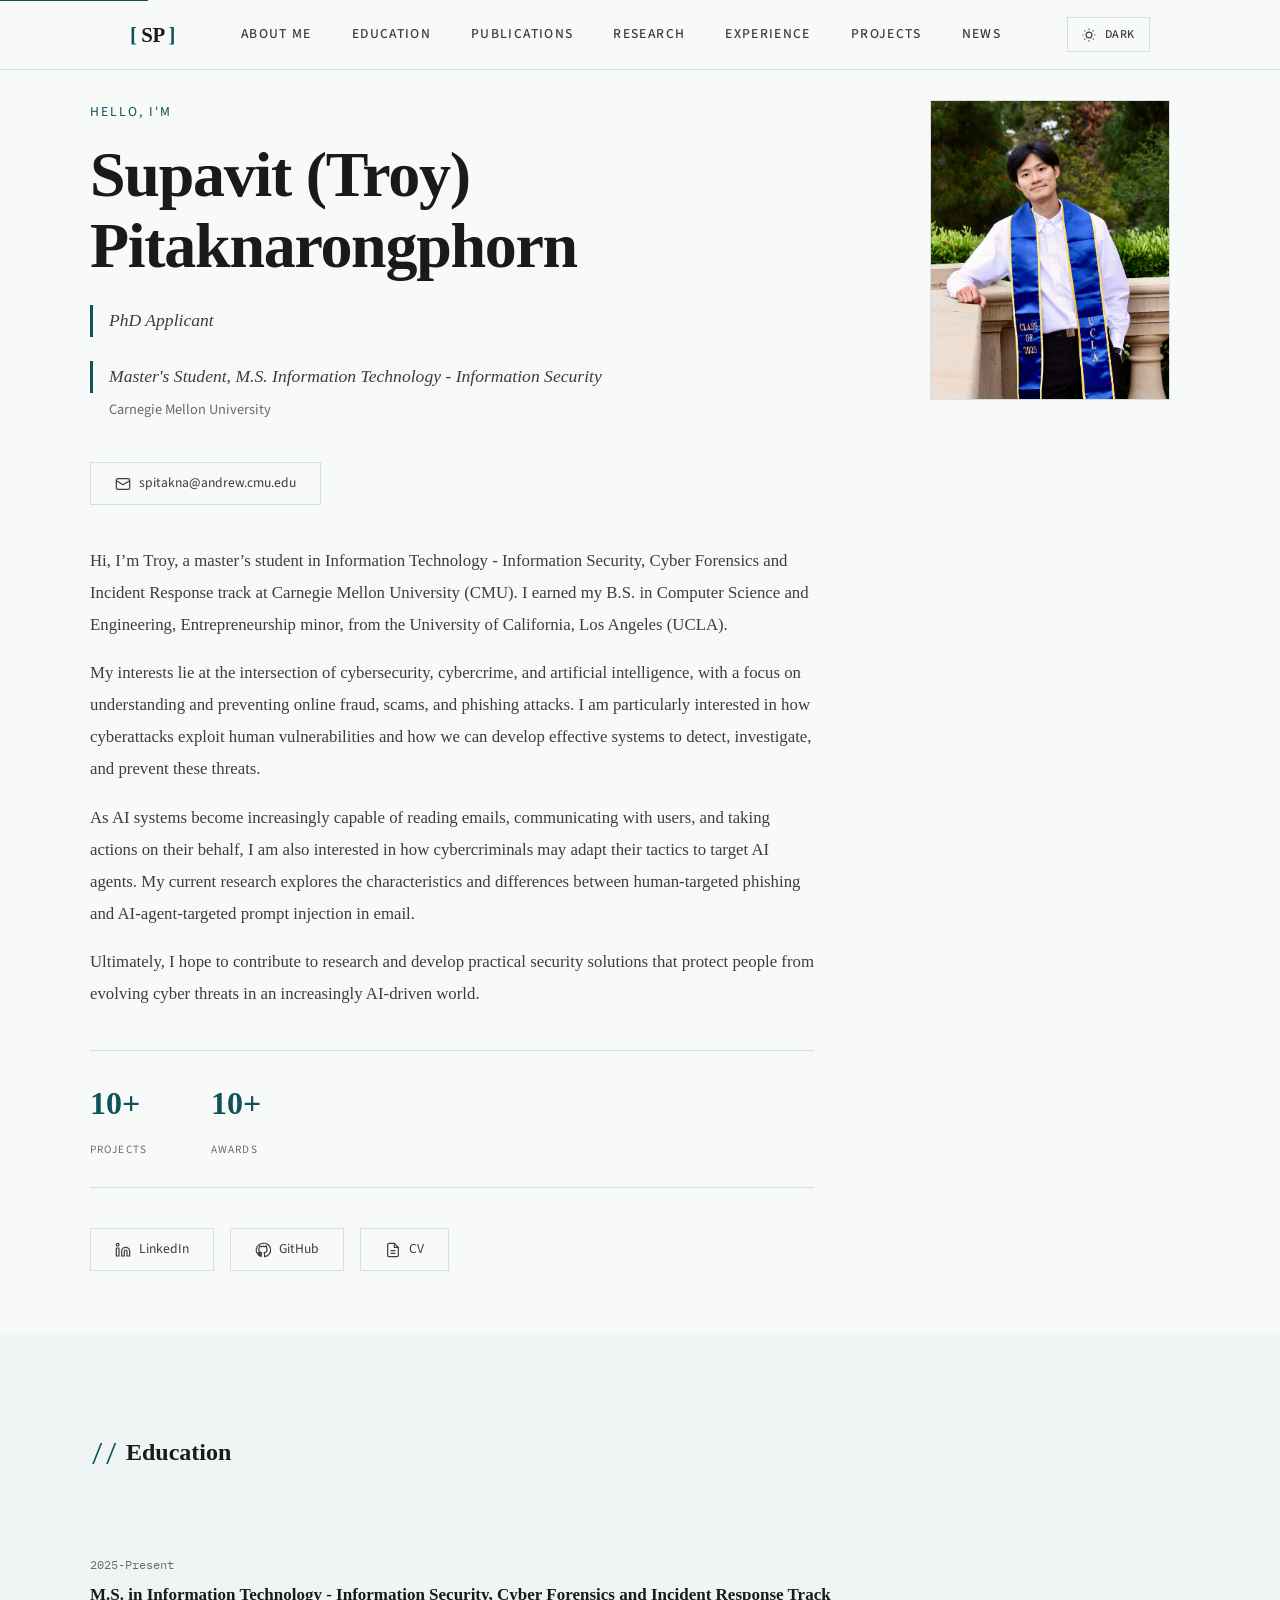
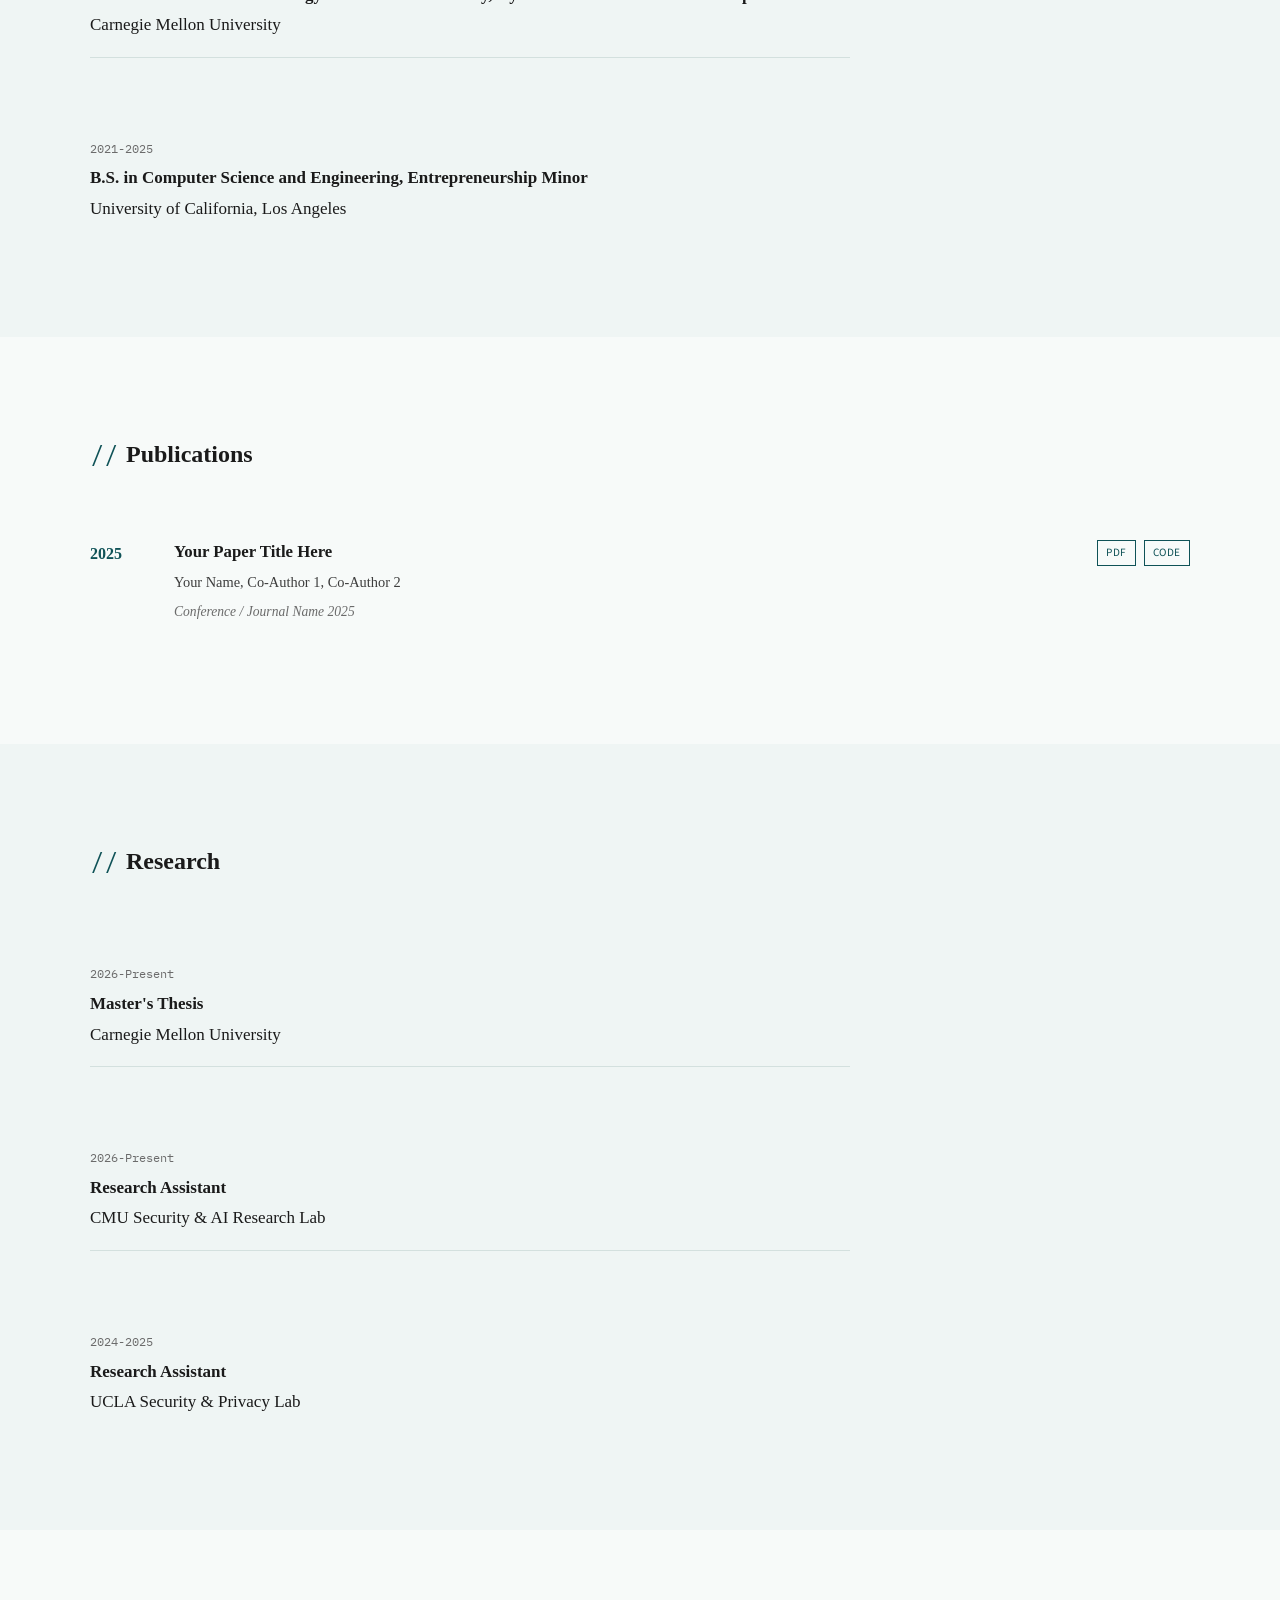
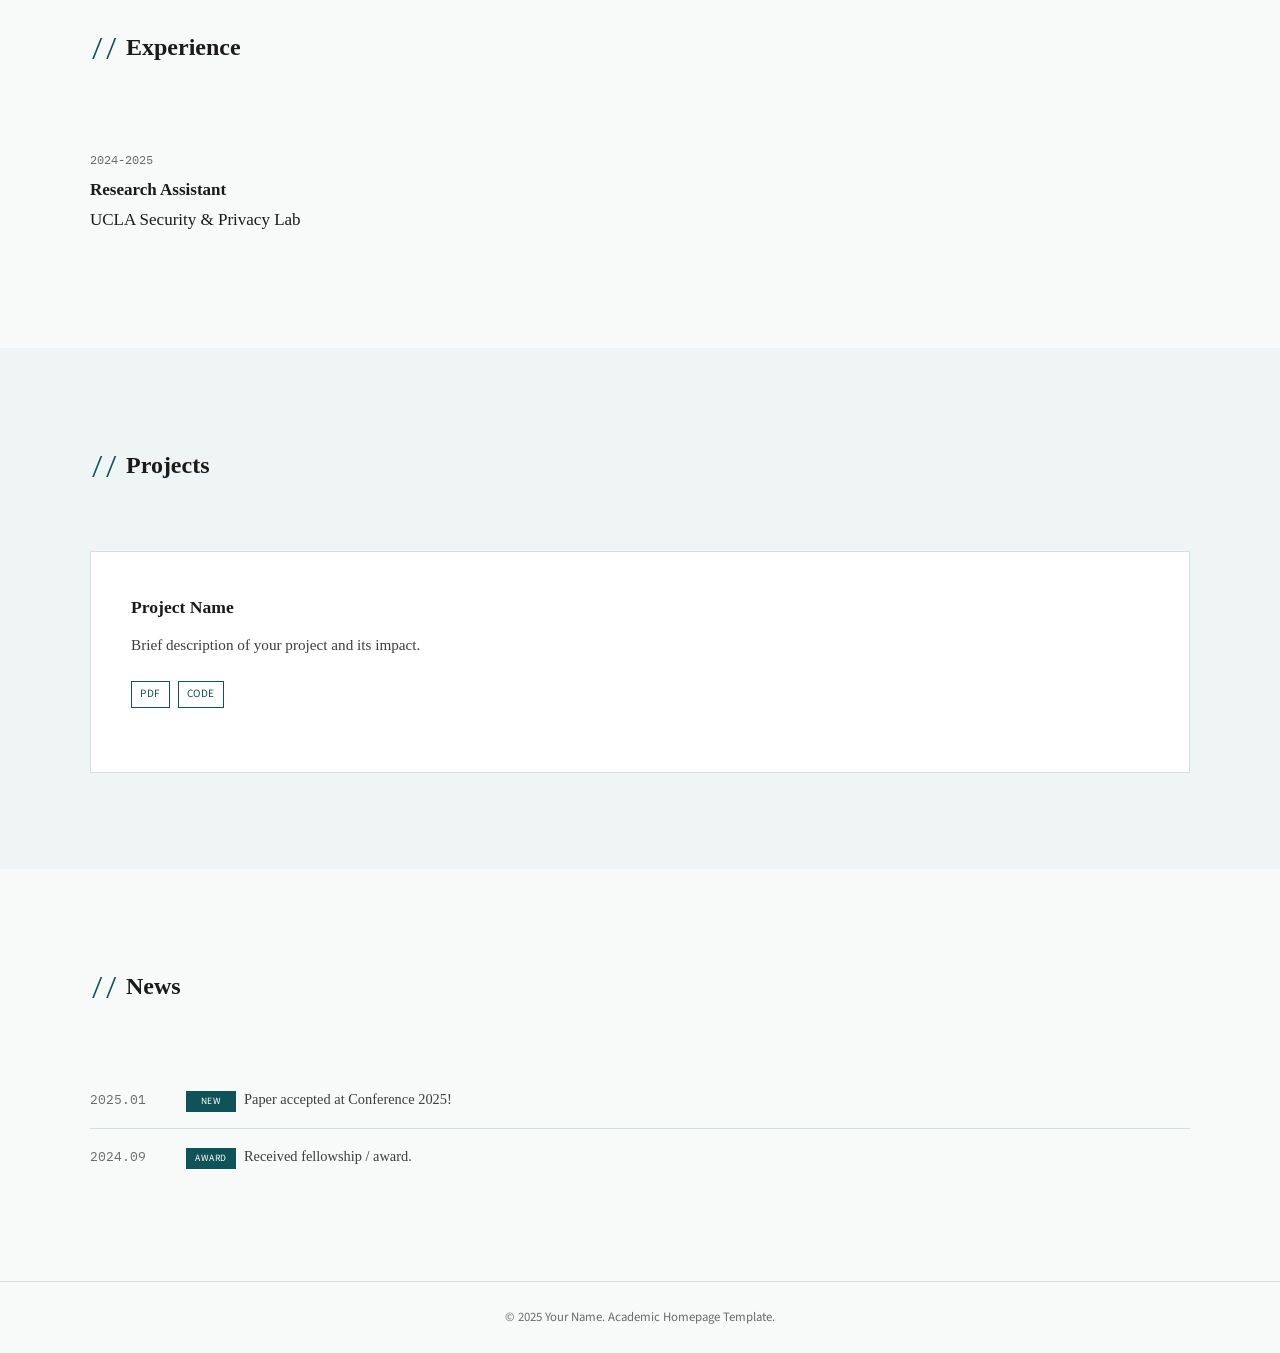
==== commit 0719a799: "section reorder" ====
--- a/index.html
+++ b/index.html
@@ -24,10 +24,12 @@
             </a>
             <div class="nav-links">
                 <a href="#about">About Me</a>
+                <a href="#education">Education</a>
                 <a href="#publications">Publications</a>
+                <a href="#research">Research</a>
+                <a href="#experience">Experience</a>
                 <a href="#projects">Projects</a>
                 <a href="#news">News</a>
-                <a href="#experience">Experience</a>
             </div>
             <div class="nav-controls">
                 <button type="button" class="nav-btn theme-toggle" id="themeToggle" aria-label="Toggle theme">
@@ -91,6 +93,16 @@
         </div>
     </section>
 
+    <!-- Education Section -->
+    <section id="education" class="section section-alt">
+        <div class="section-container">
+            <h2 class="section-title">
+                <span class="title-icon">//</span> Education
+            </h2>
+            <div class="experience-grid single" id="cfg-education"></div>
+        </div>
+    </section>
+
     <!-- Publications Section -->
     <section id="publications" class="section">
         <div class="section-container">
@@ -101,22 +113,33 @@
         </div>
     </section>
 
+    <!-- Research Section -->
+    <section id="research" class="section section-alt">
+        <div class="section-container">
+            <h2 class="section-title">
+                <span class="title-icon">//</span> Research
+            </h2>
+            <div class="experience-grid single" id="cfg-research"></div>
+        </div>
+    </section>
+
+    <!-- Experience Section -->
+    <section id="experience" class="section">
+        <div class="section-container">
+            <h2 class="section-title">
+                <span class="title-icon">//</span> Experience
+            </h2>
+            <div class="experience-grid single" id="cfg-experience"></div>
+        </div>
+    </section>
+
     <!-- Projects Section -->
     <section id="projects" class="section section-alt">
         <div class="section-container">
             <h2 class="section-title">
                 <span class="title-icon">//</span> Projects
             </h2>
-            <div class="projects-grid" id="cfg-projects">
-                <article class="project-card">
-                    <h3 class="project-title">Project Name</h3>
-                    <p class="project-desc">Brief description of your project.</p>
-                    <div class="project-tags">
-                        <span class="tag">Python</span>
-                        <span class="tag">PyTorch</span>
-                    </div>
-                </article>
-            </div>
+            <div class="projects-grid" id="cfg-projects"></div>
         </div>
     </section>
 
@@ -126,39 +149,9 @@
             <h2 class="section-title">
                 <span class="title-icon">//</span> News
             </h2>
-            <div class="news-list" id="cfg-news">
-                <div class="news-item">
-                    <span class="news-date">2025.01</span>
-                    <div class="news-content">
-                        <span class="news-badge">New</span>
-                        <span class="news-text">Your news item here</span>
-                    </div>
-                </div>
-            </div>
+            <div class="news-list" id="cfg-news"></div>
         </div>
     </section>
-
-    <!-- Experience Section -->
-    <section id="experience" class="section section-alt">
-        <div class="section-container">
-            <h2 class="section-title">
-                <span class="title-icon">//</span> Experience
-            </h2>
-            <div class="experience-grid" id="cfg-experience">
-                <div class="exp-category">
-                    <h3>Education</h3>
-                    <div class="exp-item">
-                        <div class="exp-period">2020 - Present</div>
-                        <div class="exp-details">
-                            <h4>Ph.D. in Computer Science</h4>
-                            <p>Your University</p>
-                        </div>
-                    </div>
-                </div>
-            </div>
-        </div>
-    </section>
-
     <!-- Footer -->
     <footer class="footer">
         <div class="footer-content">
--- a/style.css
+++ b/style.css
@@ -633,24 +633,30 @@
     color: var(--text-muted);
 }
 
+/* Mirrors .project-tags spacing so swapping tags for links keeps the card
+   the same size, with the link pill styled like .pub-link. */
 .project-links {
     display: flex;
-    gap: var(--space-lg);
+    flex-wrap: wrap;
+    gap: var(--space-sm);
+    margin-bottom: var(--space-lg);
 }
 
 .project-link {
-    display: flex;
-    align-items: center;
-    gap: var(--space-xs);
     font-family: var(--font-sans);
-    font-size: 0.8rem;
-    color: var(--accent-primary);
+    font-size: 0.7rem;
+    padding: 2px var(--space-sm);
+    color: var(--accent-primary);
+    border: 1px solid var(--accent-primary);
     text-transform: uppercase;
     letter-spacing: 0.05em;
+    transition: all var(--transition-fast);
 }
 
 .project-link:hover {
-    text-decoration: underline;
+    background: var(--accent-primary);
+    color: white;
+    text-decoration: none;
 }
 
 .project-link svg {
@@ -722,6 +728,12 @@
     display: grid;
     grid-template-columns: repeat(2, 1fr);
     gap: var(--space-2xl);
+}
+
+/* Standalone Education / Research / Experience sections hold one list. */
+.experience-grid.single {
+    grid-template-columns: 1fr;
+    max-width: 760px;
 }
 
 .exp-category {
@@ -1257,16 +1269,6 @@
     box-shadow: var(--shadow-md);
 }
 
-/* Tag hover effect */
-.tag {
-    transition: all 0.2s ease;
-}
-
-.tag:hover {
-    background: var(--accent-primary);
-    color: white;
-}
-
 /* Publication link hover */
 .pub-link {
     transition: all 0.2s ease;
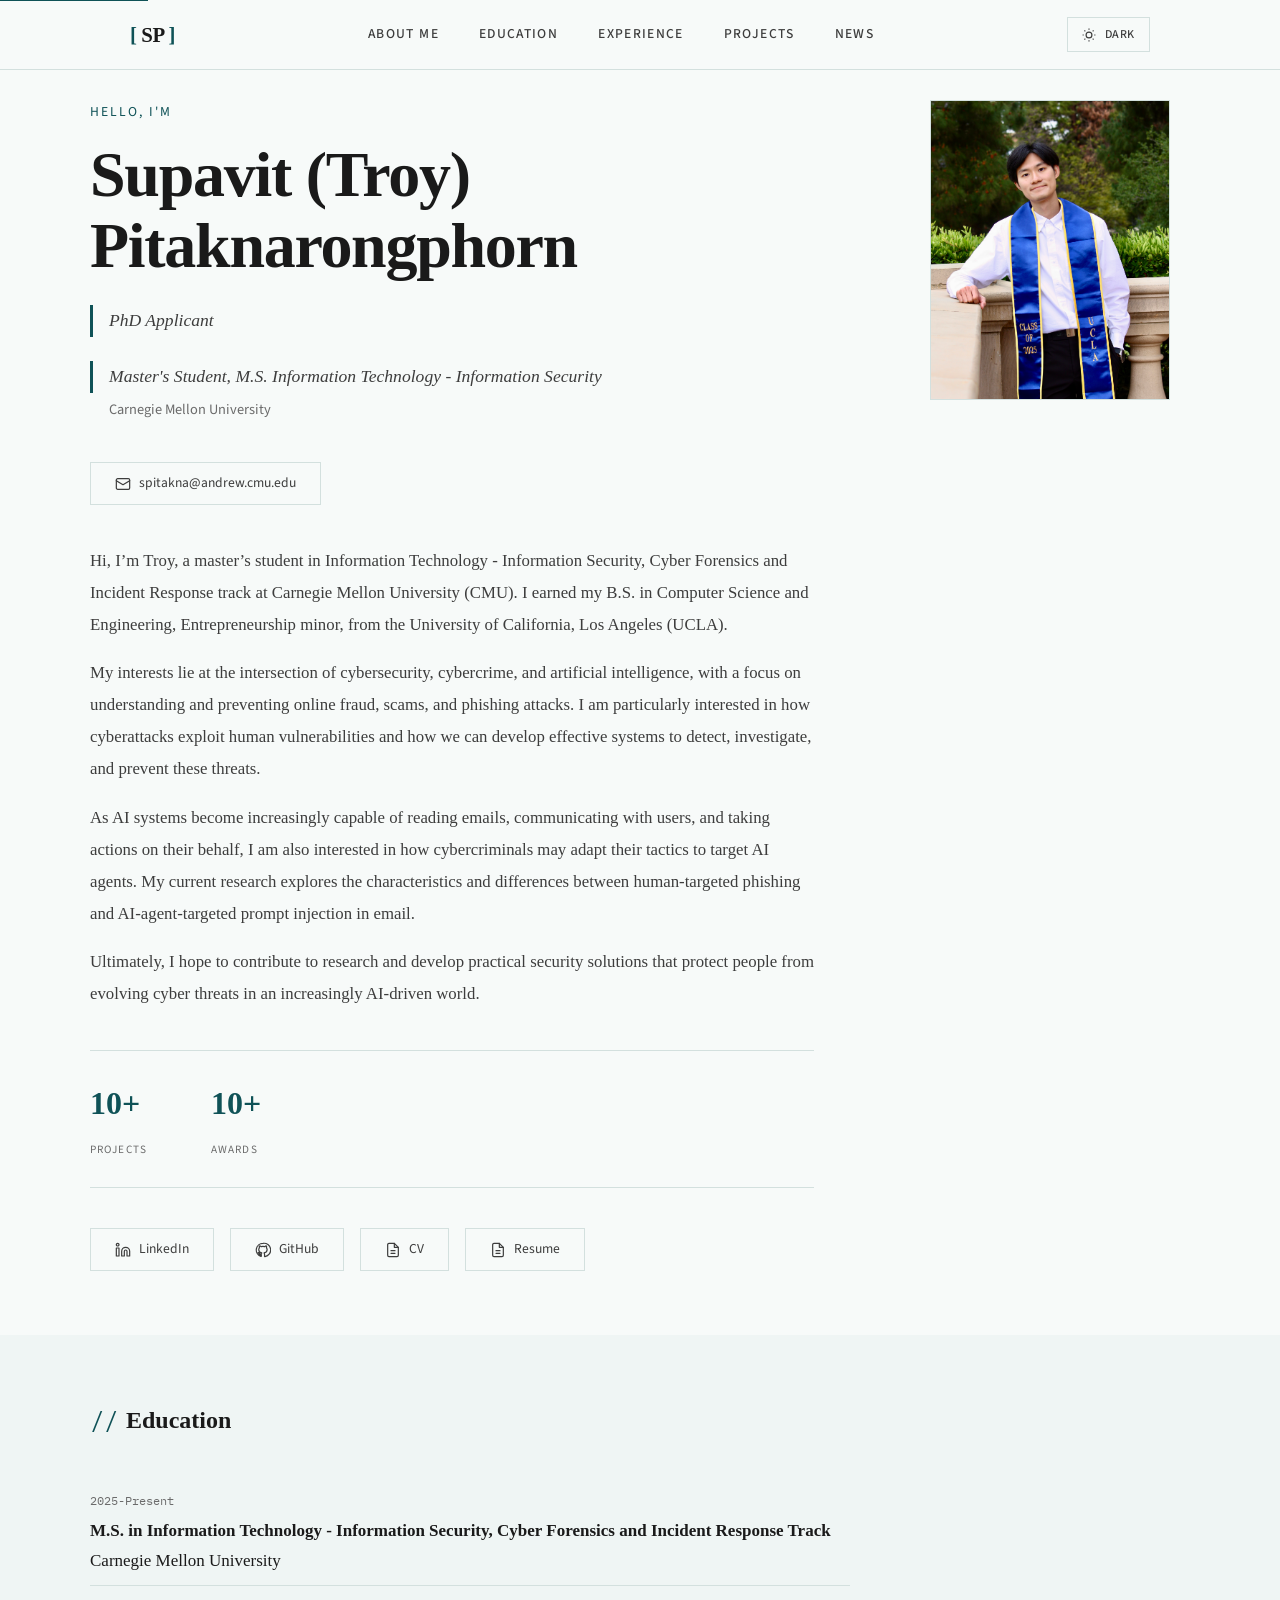
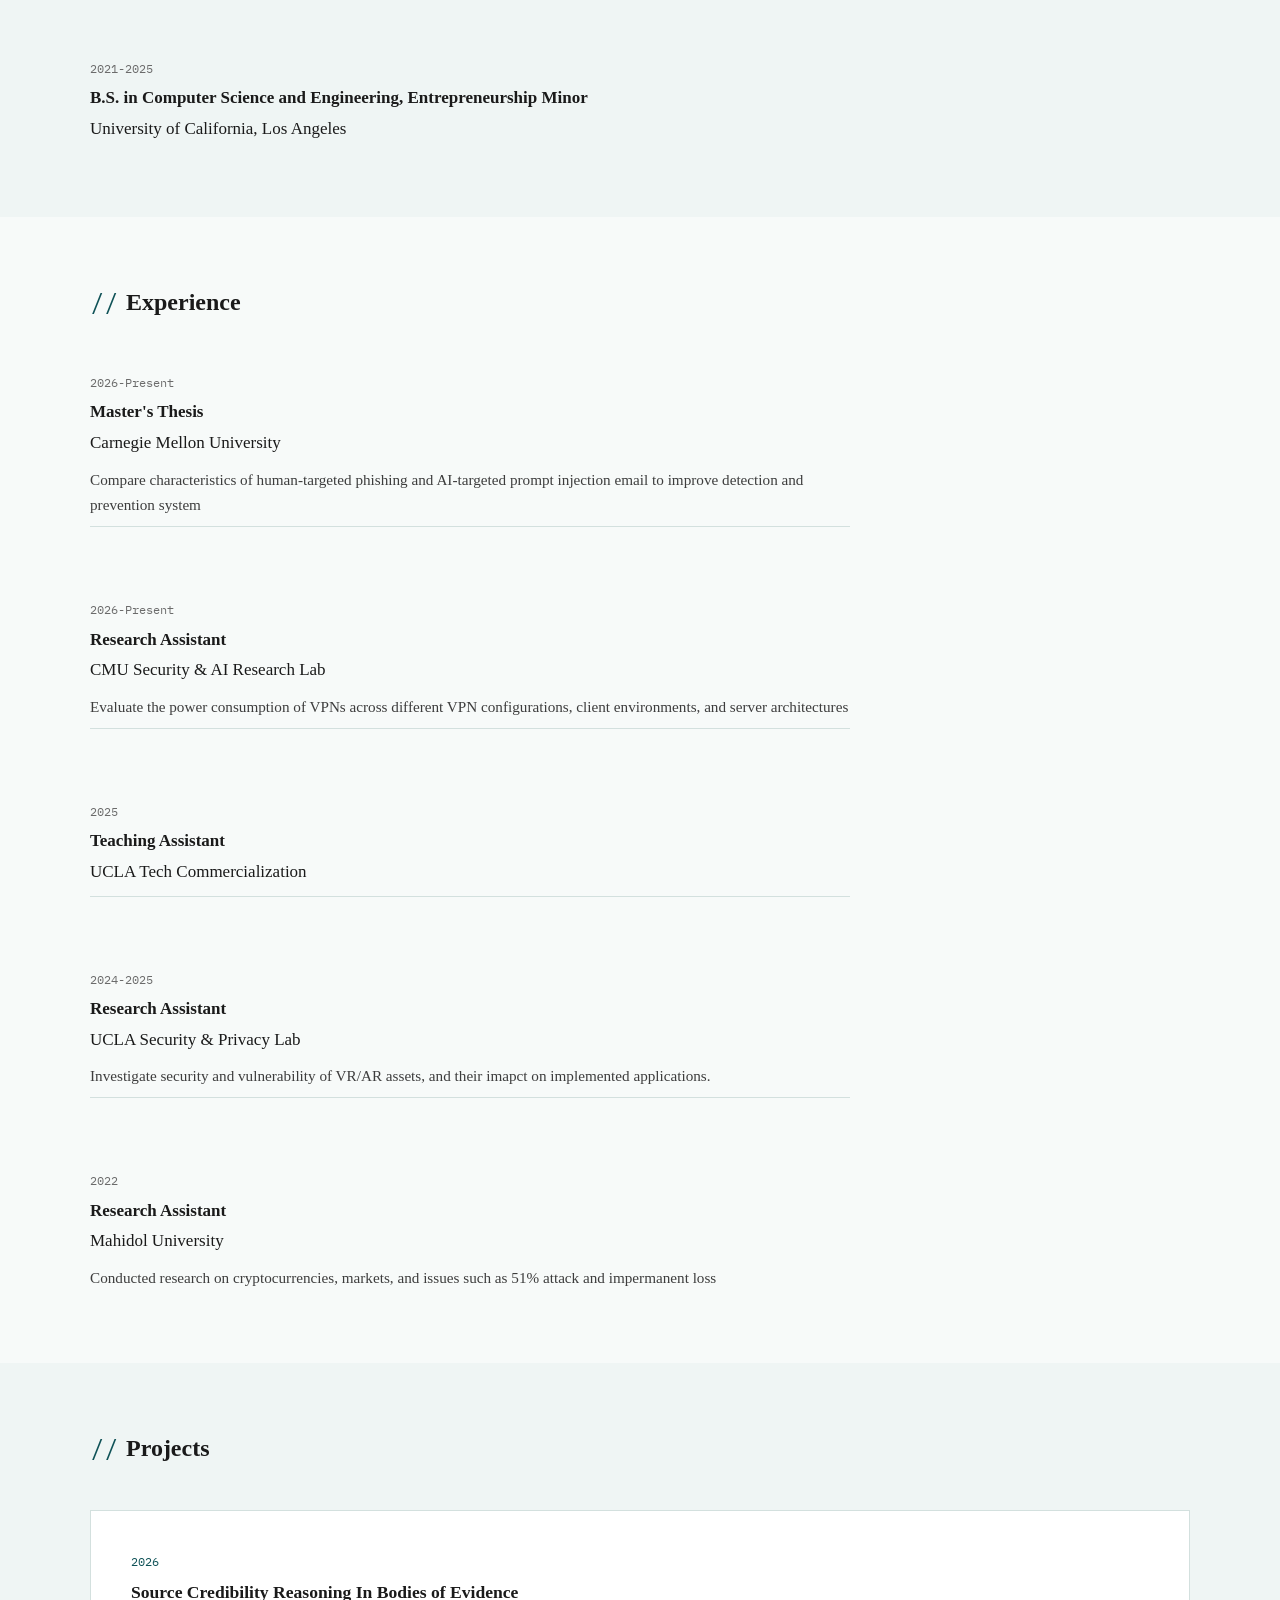
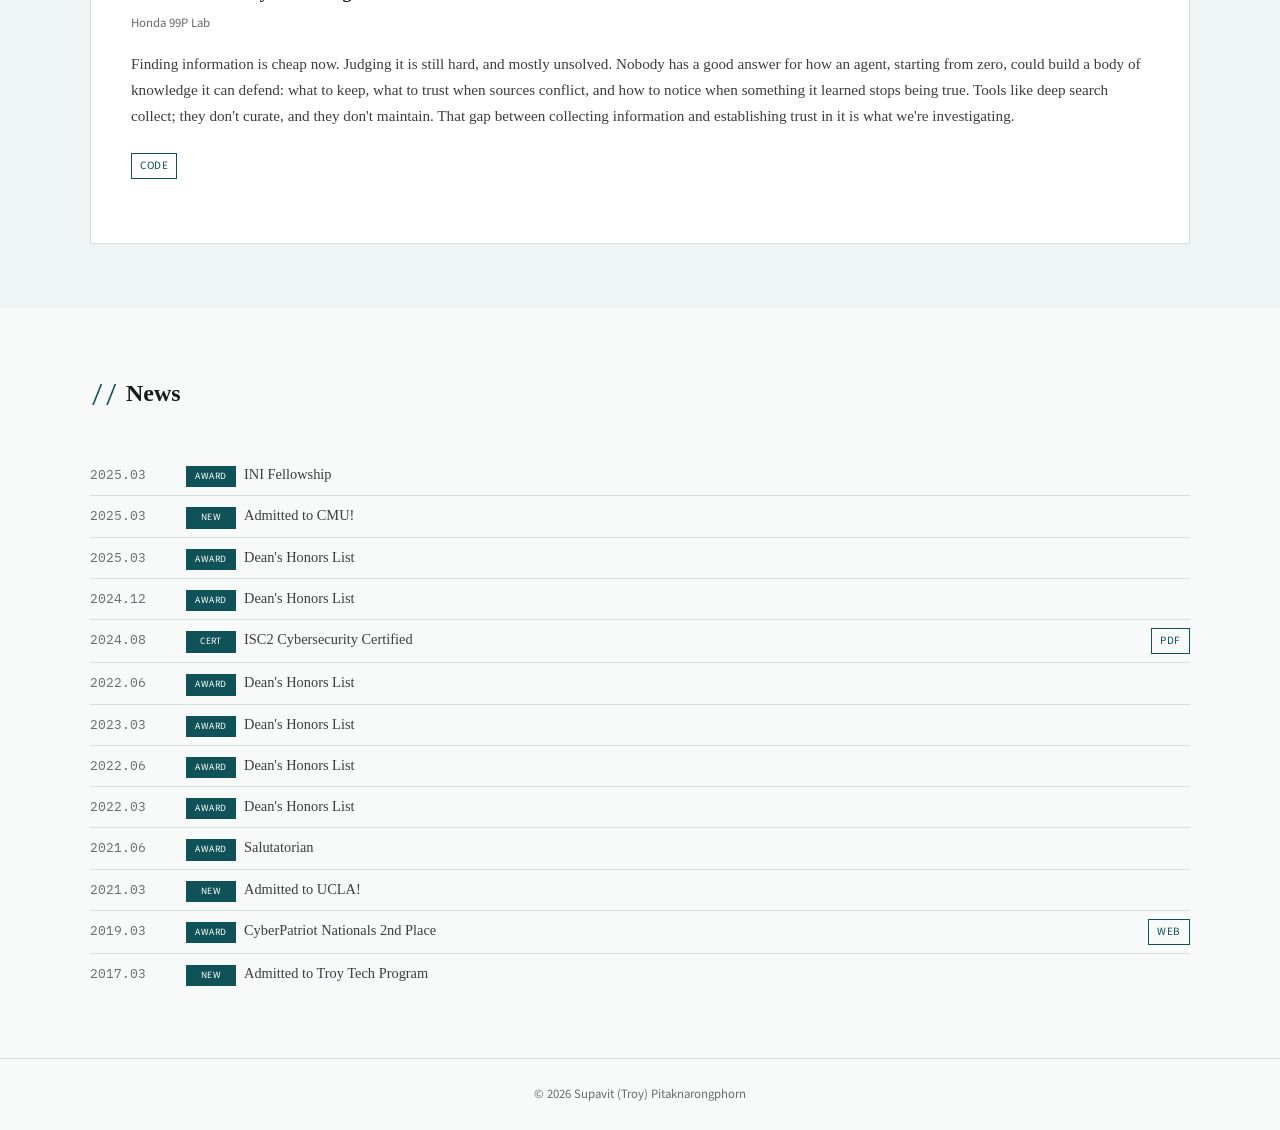
==== commit c201dd9d: "news update" ====
--- a/index.html
+++ b/index.html
@@ -26,7 +26,6 @@
                 <a href="#about">About Me</a>
                 <a href="#education">Education</a>
                 <a href="#publications">Publications</a>
-                <a href="#research">Research</a>
                 <a href="#experience">Experience</a>
                 <a href="#projects">Projects</a>
                 <a href="#news">News</a>
@@ -94,7 +93,7 @@
     </section>
 
     <!-- Education Section -->
-    <section id="education" class="section section-alt">
+    <section id="education" class="section">
         <div class="section-container">
             <h2 class="section-title">
                 <span class="title-icon">//</span> Education
@@ -113,28 +112,18 @@
         </div>
     </section>
 
-    <!-- Research Section -->
-    <section id="research" class="section section-alt">
-        <div class="section-container">
-            <h2 class="section-title">
-                <span class="title-icon">//</span> Research
-            </h2>
-            <div class="experience-grid single" id="cfg-research"></div>
-        </div>
-    </section>
-
     <!-- Experience Section -->
     <section id="experience" class="section">
         <div class="section-container">
             <h2 class="section-title">
                 <span class="title-icon">//</span> Experience
             </h2>
-            <div class="experience-grid single" id="cfg-experience"></div>
+            <div class="experience-grid" id="cfg-experience"></div>
         </div>
     </section>
 
     <!-- Projects Section -->
-    <section id="projects" class="section section-alt">
+    <section id="projects" class="section">
         <div class="section-container">
             <h2 class="section-title">
                 <span class="title-icon">//</span> Projects
@@ -155,7 +144,7 @@
     <!-- Footer -->
     <footer class="footer">
         <div class="footer-content">
-            <p>&copy; 2025 Your Name. Academic Homepage Template.</p>
+            <p>&copy; <span id="footer-year"></span> <span data-config="name">Your Name</span></p>
         </div>
     </footer>
 
--- a/style.css
+++ b/style.css
@@ -440,7 +440,7 @@
    ======================================== */
 
 .section {
-    padding: var(--space-3xl) var(--space-xl);
+    padding: var(--space-2xl) var(--space-xl);
 }
 
 .section-alt {
@@ -456,7 +456,7 @@
     font-family: var(--font-display);
     font-size: 1.5rem;
     font-weight: 700;
-    margin-bottom: var(--space-2xl);
+    margin-bottom: var(--space-xl);
     color: var(--text-primary);
     display: flex;
     align-items: center;
@@ -514,7 +514,7 @@
     display: grid;
     grid-template-columns: 60px 1fr;
     gap: var(--space-lg);
-    padding-bottom: var(--space-lg);
+    padding-bottom: var(--space-md);
     border-bottom: 1px solid var(--border-color);
 }
 
@@ -604,11 +604,25 @@
     border-color: var(--accent-primary);
 }
 
+.project-date {
+    font-family: var(--font-mono);
+    font-size: 0.75rem;
+    color: var(--accent-primary);
+    margin-bottom: var(--space-xs);
+}
+
 .project-title {
     font-family: var(--font-display);
     font-size: 1.1rem;
     font-weight: 600;
-    margin-bottom: var(--space-sm);
+    margin-bottom: var(--space-xs);
+}
+
+.project-location {
+    font-family: var(--font-sans);
+    font-size: 0.8rem;
+    color: var(--text-muted);
+    margin-bottom: var(--space-md);
 }
 
 .project-desc {
@@ -642,6 +656,12 @@
     margin-bottom: var(--space-lg);
 }
 
+/* In Research / Experience rows the links sit under a description,
+   so they need separating from it. Scoped to leave project cards as-is. */
+.exp-details .project-links {
+    margin-top: var(--space-md);
+}
+
 .project-link {
     font-family: var(--font-sans);
     font-size: 0.7rem;
@@ -678,8 +698,20 @@
     display: grid;
     grid-template-columns: 80px 1fr;
     gap: var(--space-md);
-    padding: var(--space-md) 0;
+    padding: var(--space-sm) 0;
     border-bottom: 1px solid var(--border-color);
+}
+
+/* Third column holds the link pills, pushed to the right like .pub-links. */
+.news-item.has-links {
+    grid-template-columns: 80px 1fr auto;
+}
+
+.news-links {
+    display: flex;
+    gap: var(--space-sm);
+    align-self: center;
+    white-space: nowrap;
 }
 
 .news-item:last-child {
@@ -747,7 +779,7 @@
 }
 
 .exp-item {
-    padding: var(--space-md) 0;
+    padding: var(--space-sm) 0;
     border-bottom: 1px solid var(--border-color);
 }
 
@@ -776,9 +808,10 @@
 }
 
 .exp-desc {
-    font-size: 0.85rem;
-    color: var(--text-muted);
-    font-style: italic;
+    font-size: 0.95rem;
+    color: var(--text-secondary);
+    line-height: 1.7;
+    margin-top: var(--space-sm);
 }
 
 /* ========================================
@@ -934,6 +967,15 @@
 
     .news-item {
         grid-template-columns: 1fr;
+    }
+
+    /* Links drop to their own row rather than squeezing the news text. */
+    .news-item.has-links {
+        grid-template-columns: 1fr;
+    }
+
+    .news-links {
+        justify-content: flex-start;
     }
 
     .projects-grid {
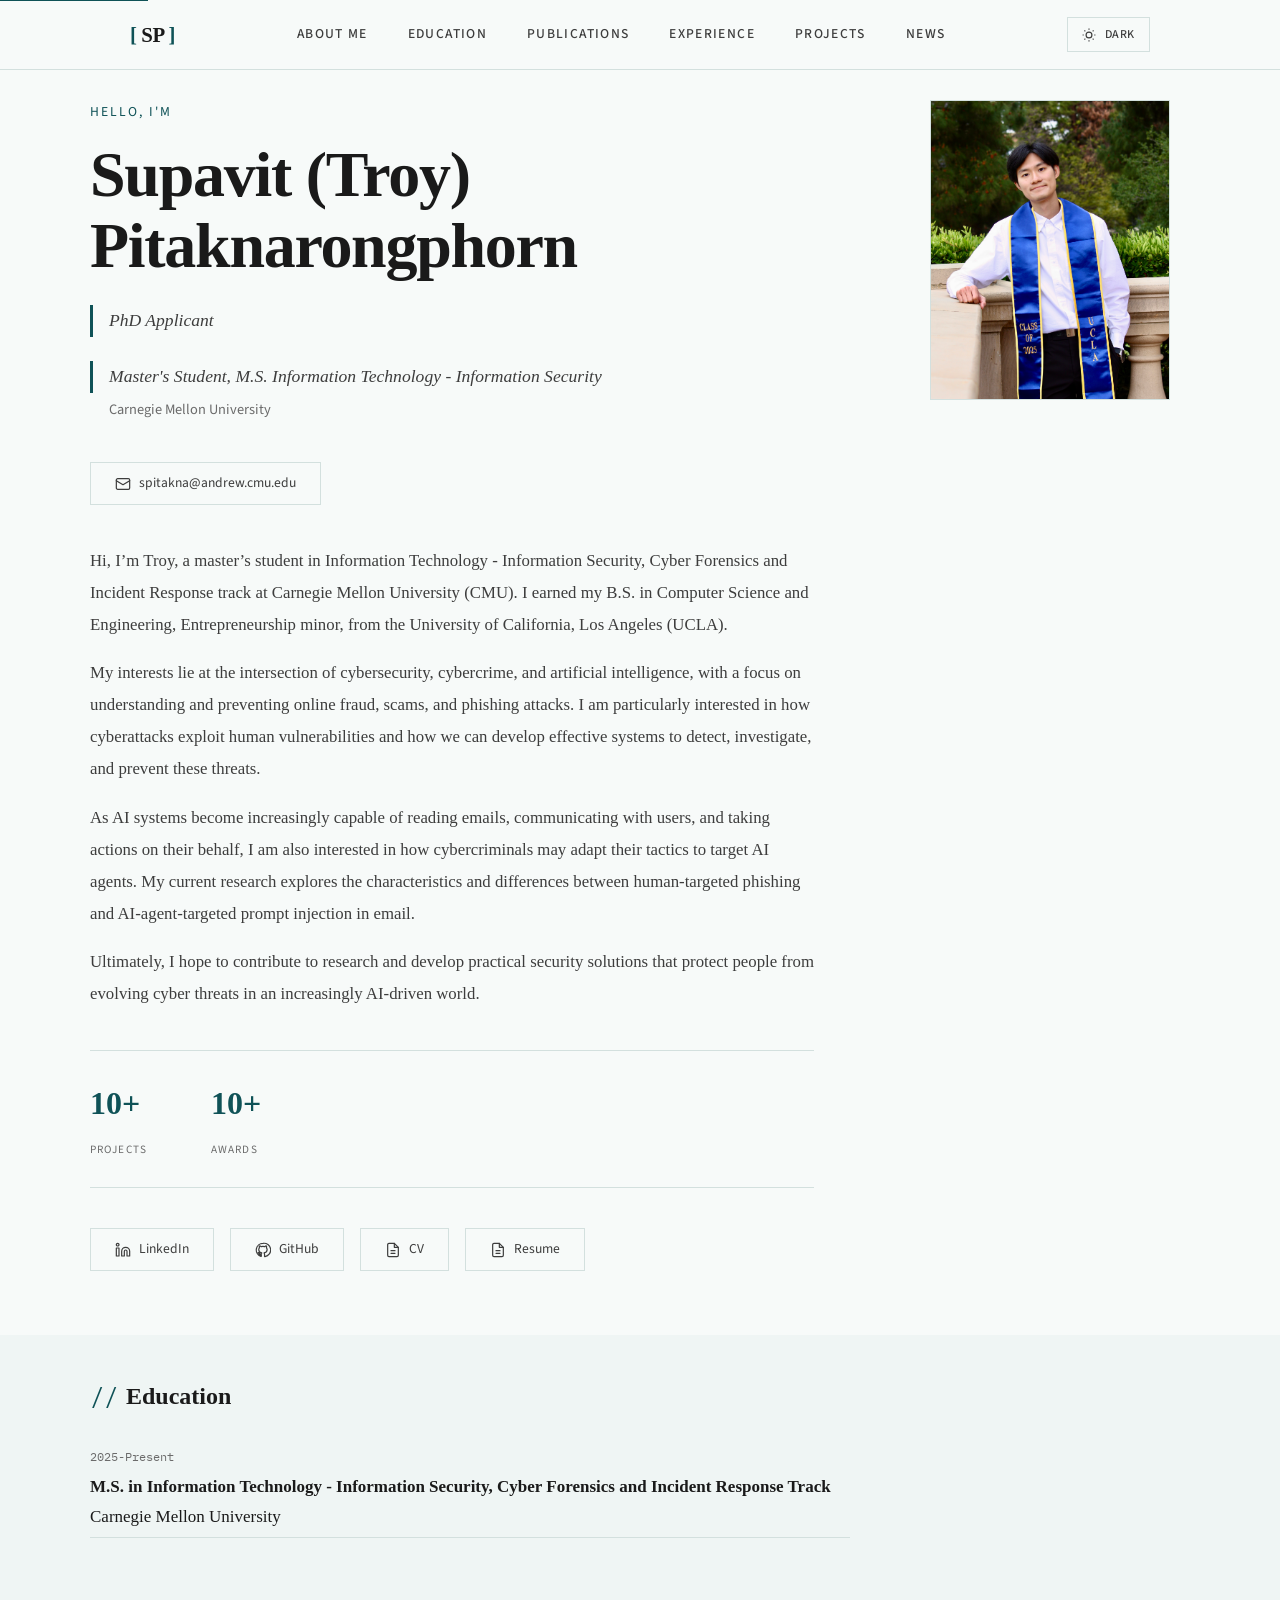
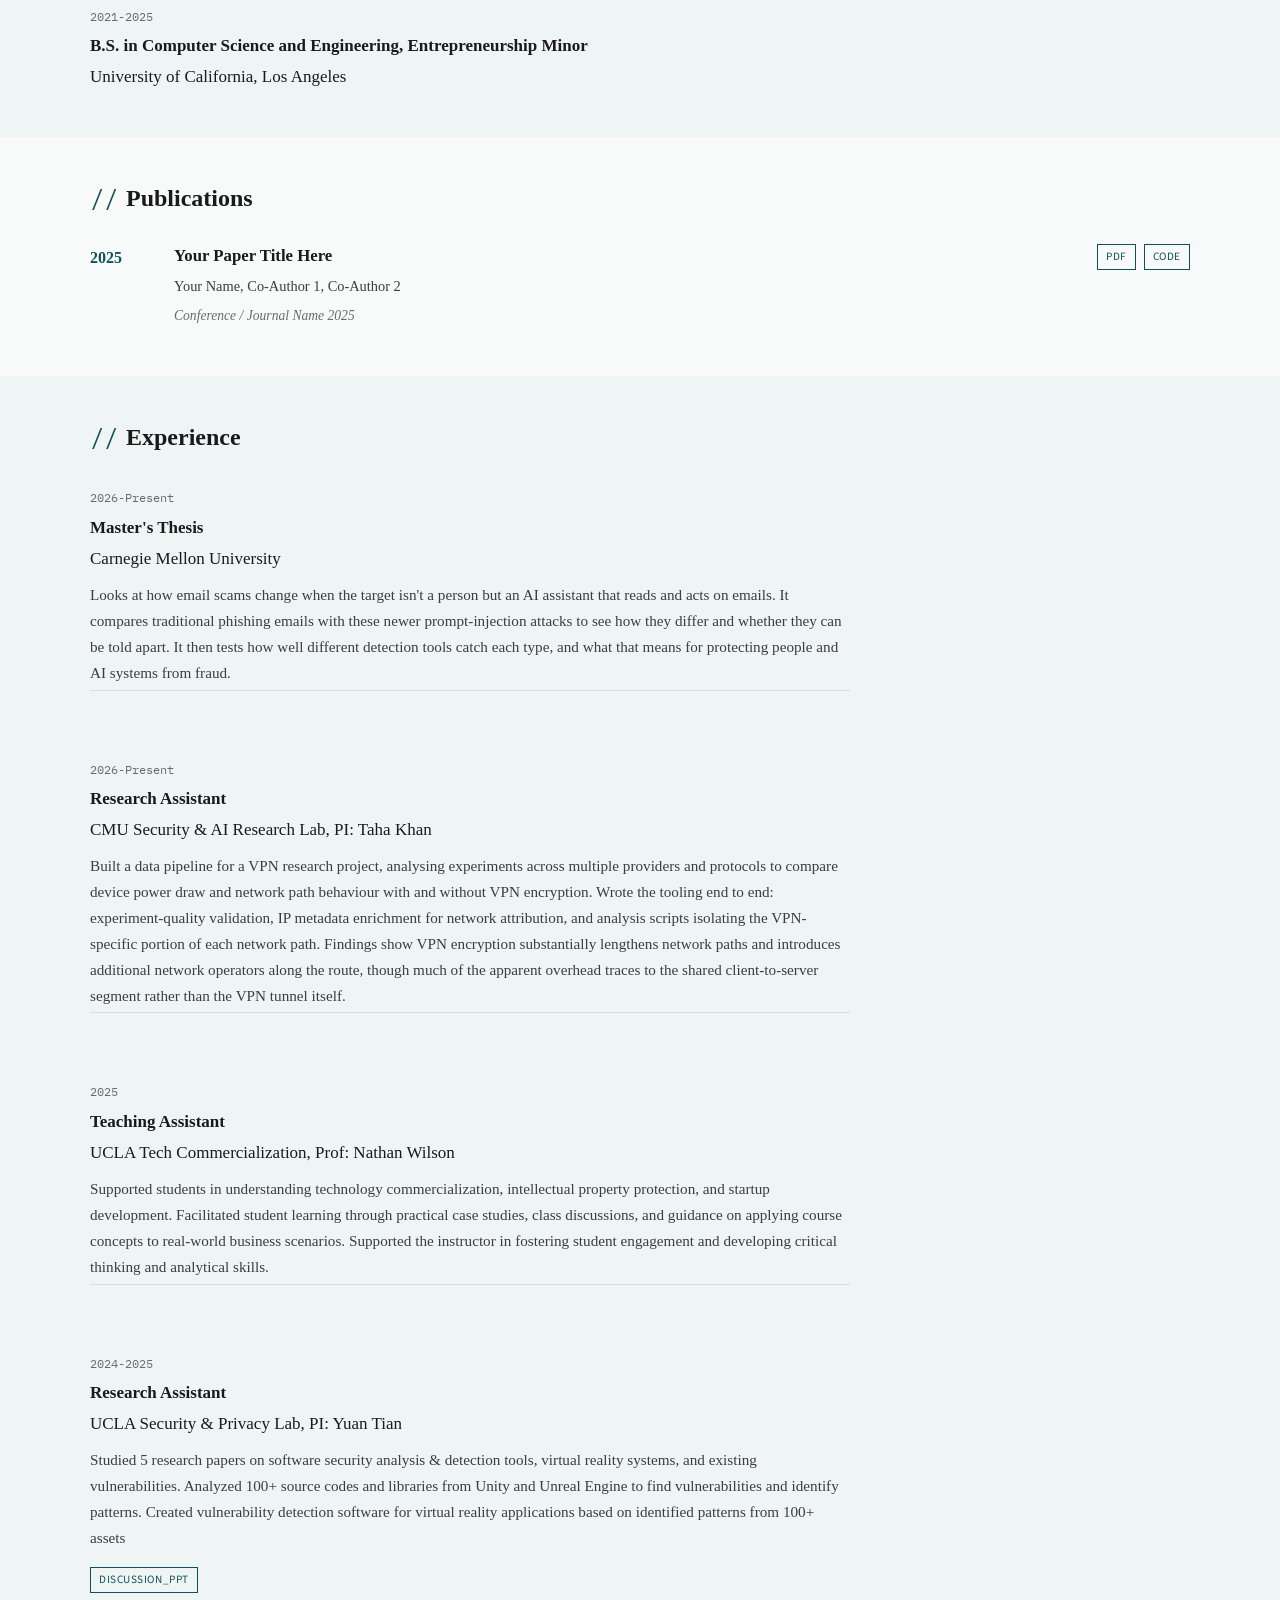
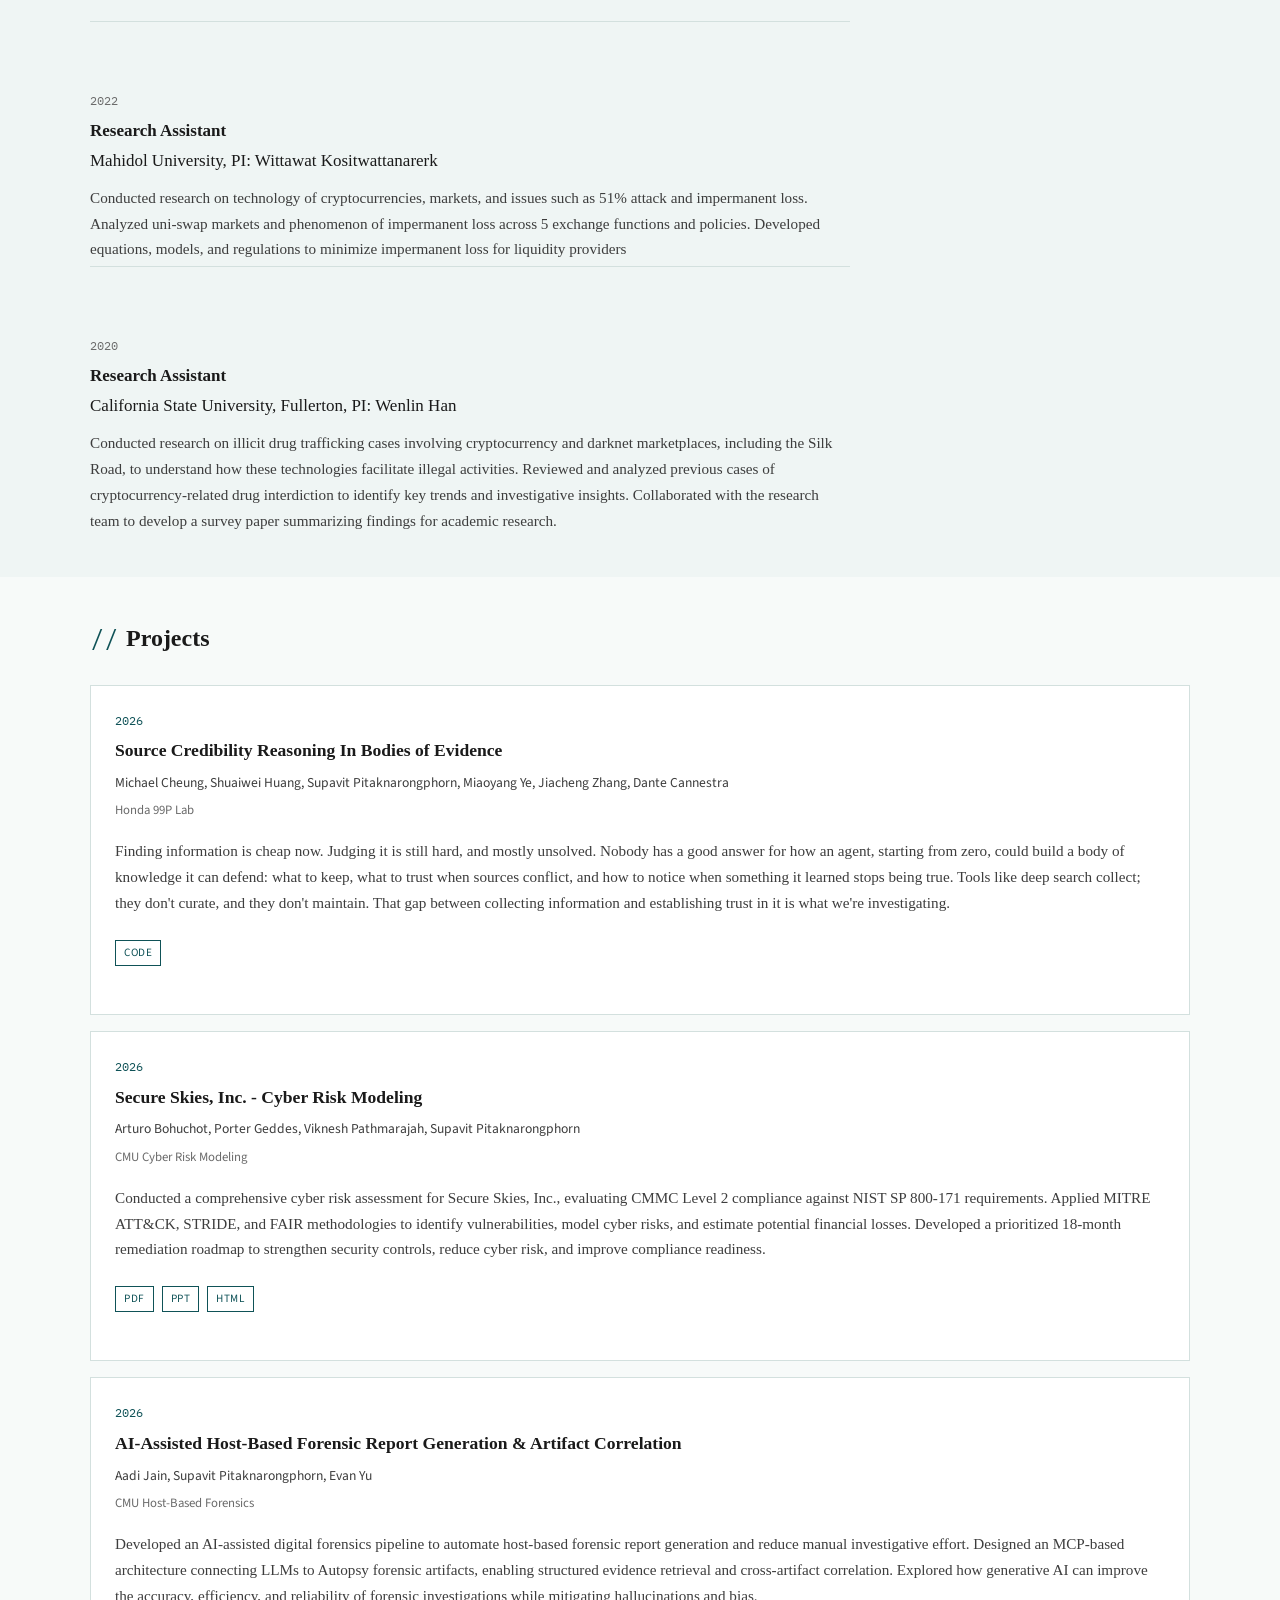
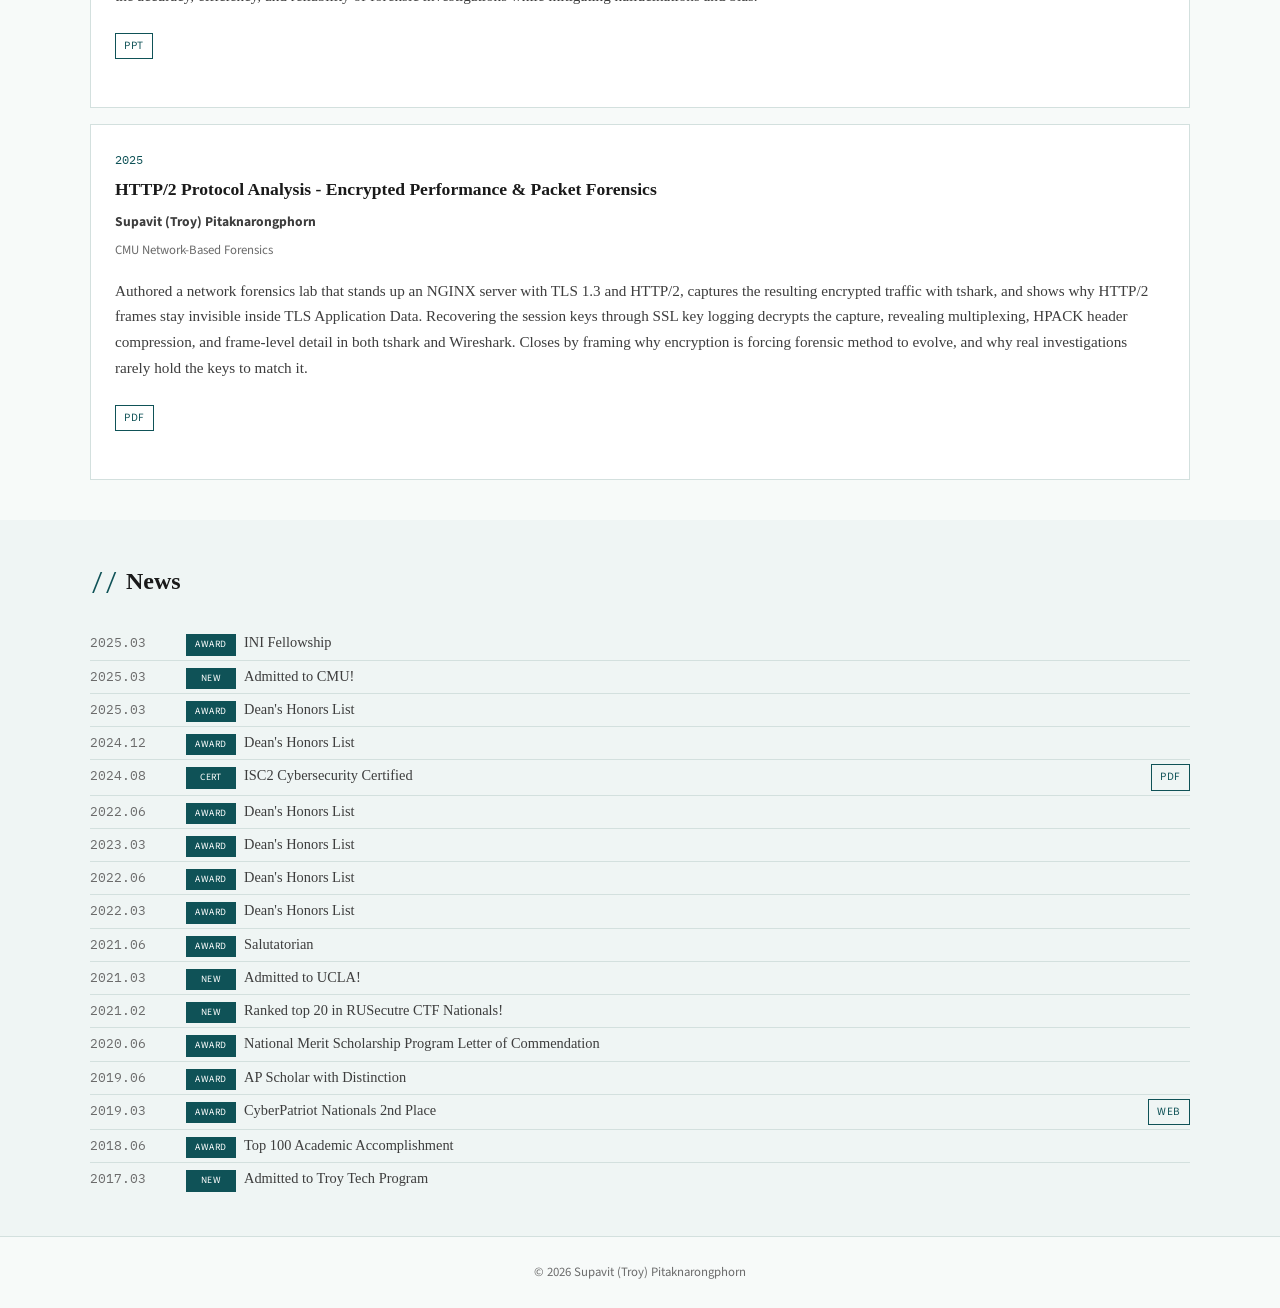
==== commit 5303394b: "google verification" ====
--- a/index.html
+++ b/index.html
@@ -6,6 +6,7 @@
     <meta name="description" content="Academic homepage of [Your Name] — PhD researcher in machine learning and artificial intelligence.">
     <meta property="og:title" content="[Your Name] | Academic Homepage">
     <meta property="og:description" content="PhD researcher in machine learning and artificial intelligence.">
+    <meta name="google-site-verification" content="LSoC6rmBjVxydKpHQMCpfL9506xBNTh2pzzcXydQbyA" />
     <title>Your Name | Academic Homepage</title>
     <link rel="preconnect" href="https://fonts.googleapis.com">
     <link rel="preconnect" href="https://fonts.gstatic.com" crossorigin>
--- a/style.css
+++ b/style.css
@@ -440,7 +440,7 @@
    ======================================== */
 
 .section {
-    padding: var(--space-2xl) var(--space-xl);
+    padding: var(--space-xl) var(--space-xl);
 }
 
 .section-alt {
@@ -456,7 +456,7 @@
     font-family: var(--font-display);
     font-size: 1.5rem;
     font-weight: 700;
-    margin-bottom: var(--space-xl);
+    margin-bottom: var(--space-lg);
     color: var(--text-primary);
     display: flex;
     align-items: center;
@@ -514,7 +514,7 @@
     display: grid;
     grid-template-columns: 60px 1fr;
     gap: var(--space-lg);
-    padding-bottom: var(--space-md);
+    padding-bottom: var(--space-sm);
     border-bottom: 1px solid var(--border-color);
 }
 
@@ -588,12 +588,12 @@
 
 .projects-grid {
     display: grid;
-    grid-template-columns: repeat(auto-fit, minmax(300px, 1fr));
-    gap: var(--space-xl);
+    grid-template-columns: 1fr;
+    gap: var(--space-md);
 }
 
 .project-card {
-    padding: var(--space-xl);
+    padding: var(--space-lg);
     background: var(--bg-card);
     border: 1px solid var(--border-color);
     transition: border-color var(--transition-fast);
@@ -615,6 +615,13 @@
     font-family: var(--font-display);
     font-size: 1.1rem;
     font-weight: 600;
+    margin-bottom: var(--space-xs);
+}
+
+.project-authors {
+    font-family: var(--font-sans);
+    font-size: 0.85rem;
+    color: var(--text-secondary);
     margin-bottom: var(--space-xs);
 }
 
@@ -698,7 +705,7 @@
     display: grid;
     grid-template-columns: 80px 1fr;
     gap: var(--space-md);
-    padding: var(--space-sm) 0;
+    padding: var(--space-xs) 0;
     border-bottom: 1px solid var(--border-color);
 }
 
@@ -779,7 +786,7 @@
 }
 
 .exp-item {
-    padding: var(--space-sm) 0;
+    padding: var(--space-xs) 0;
     border-bottom: 1px solid var(--border-color);
 }
 
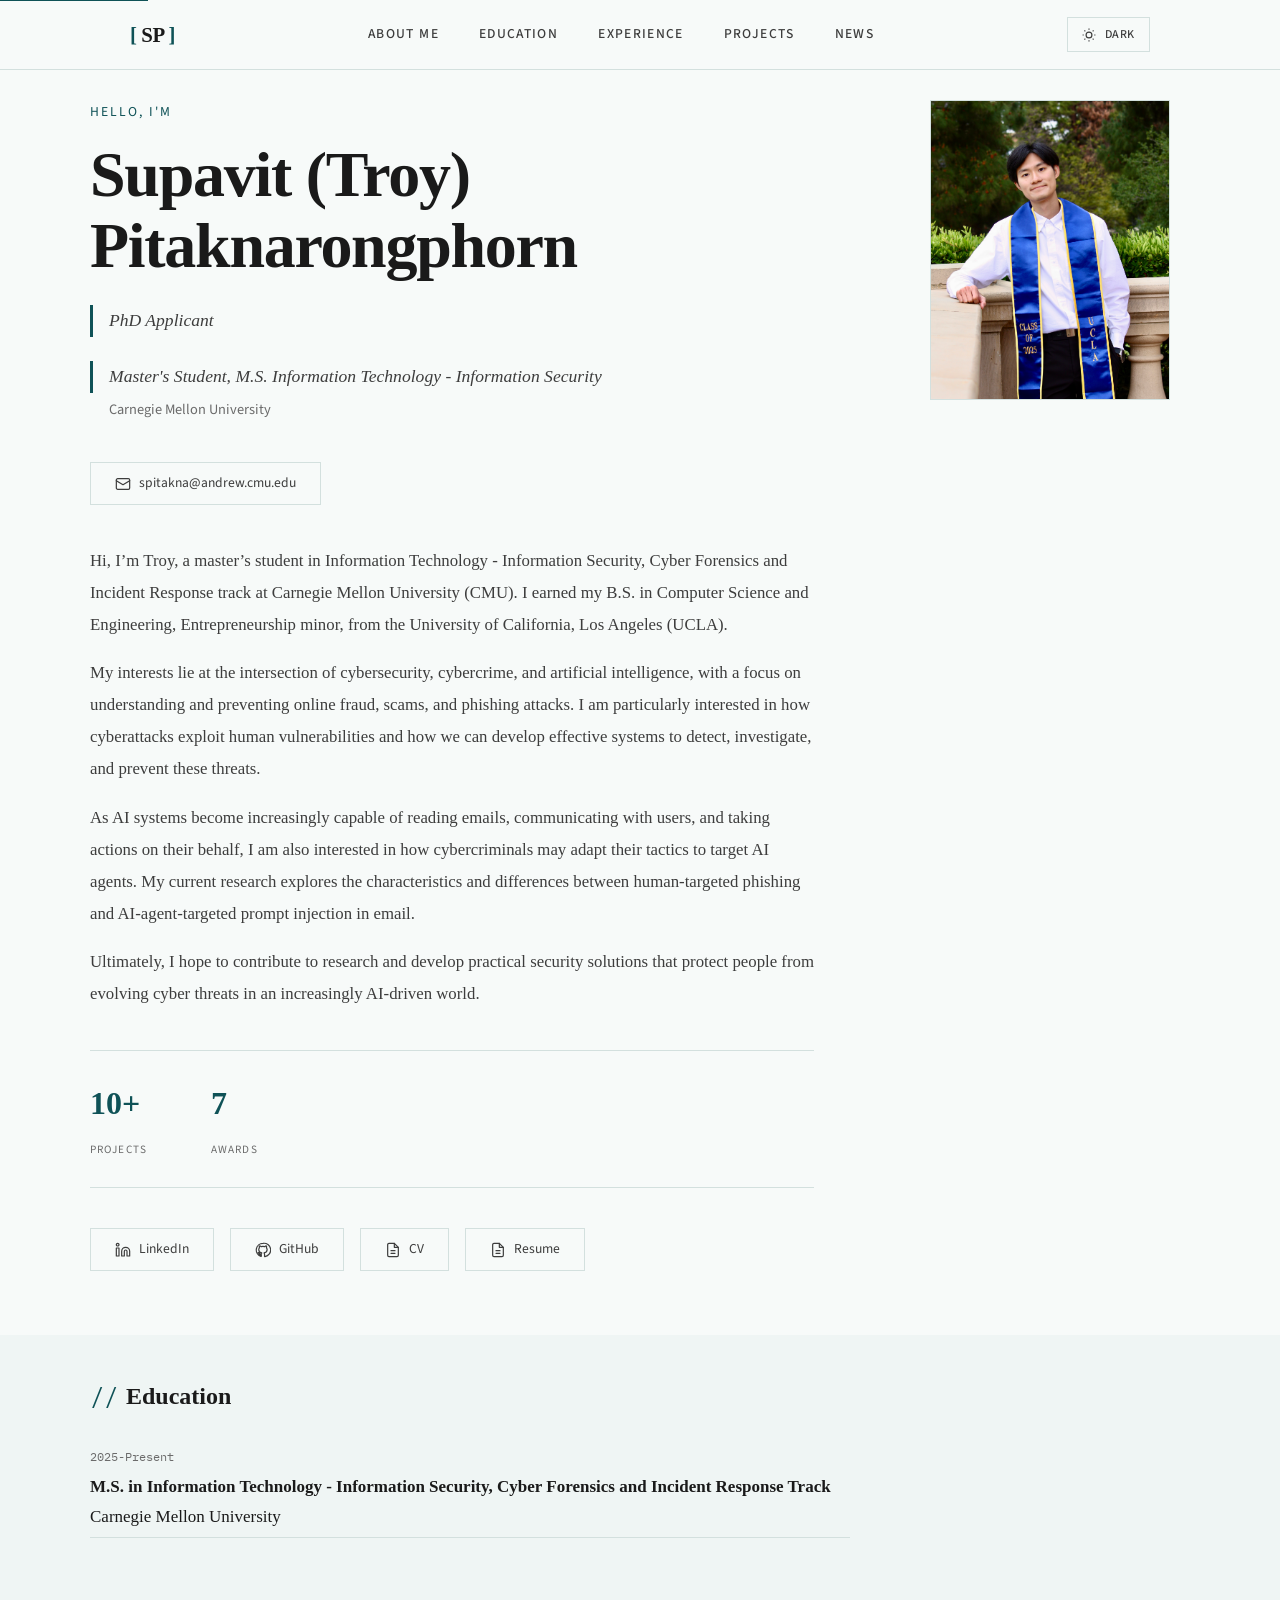
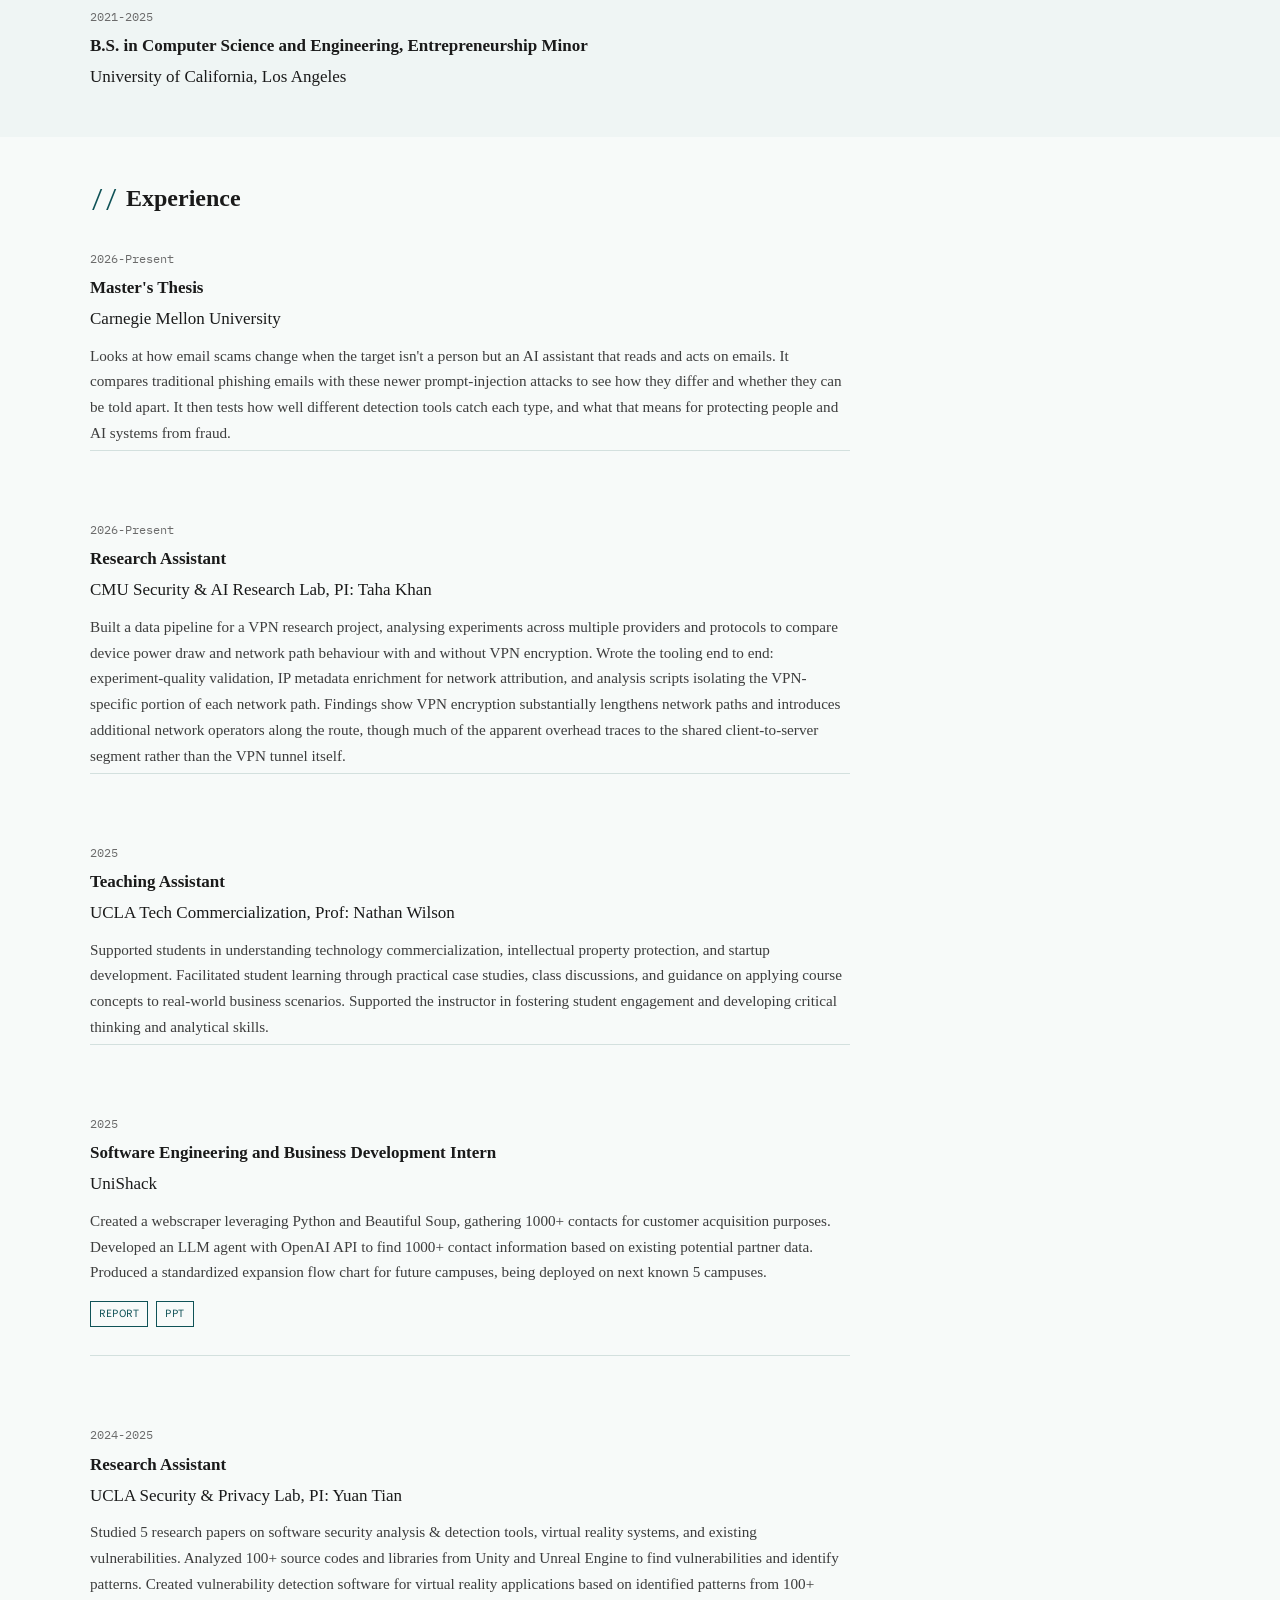
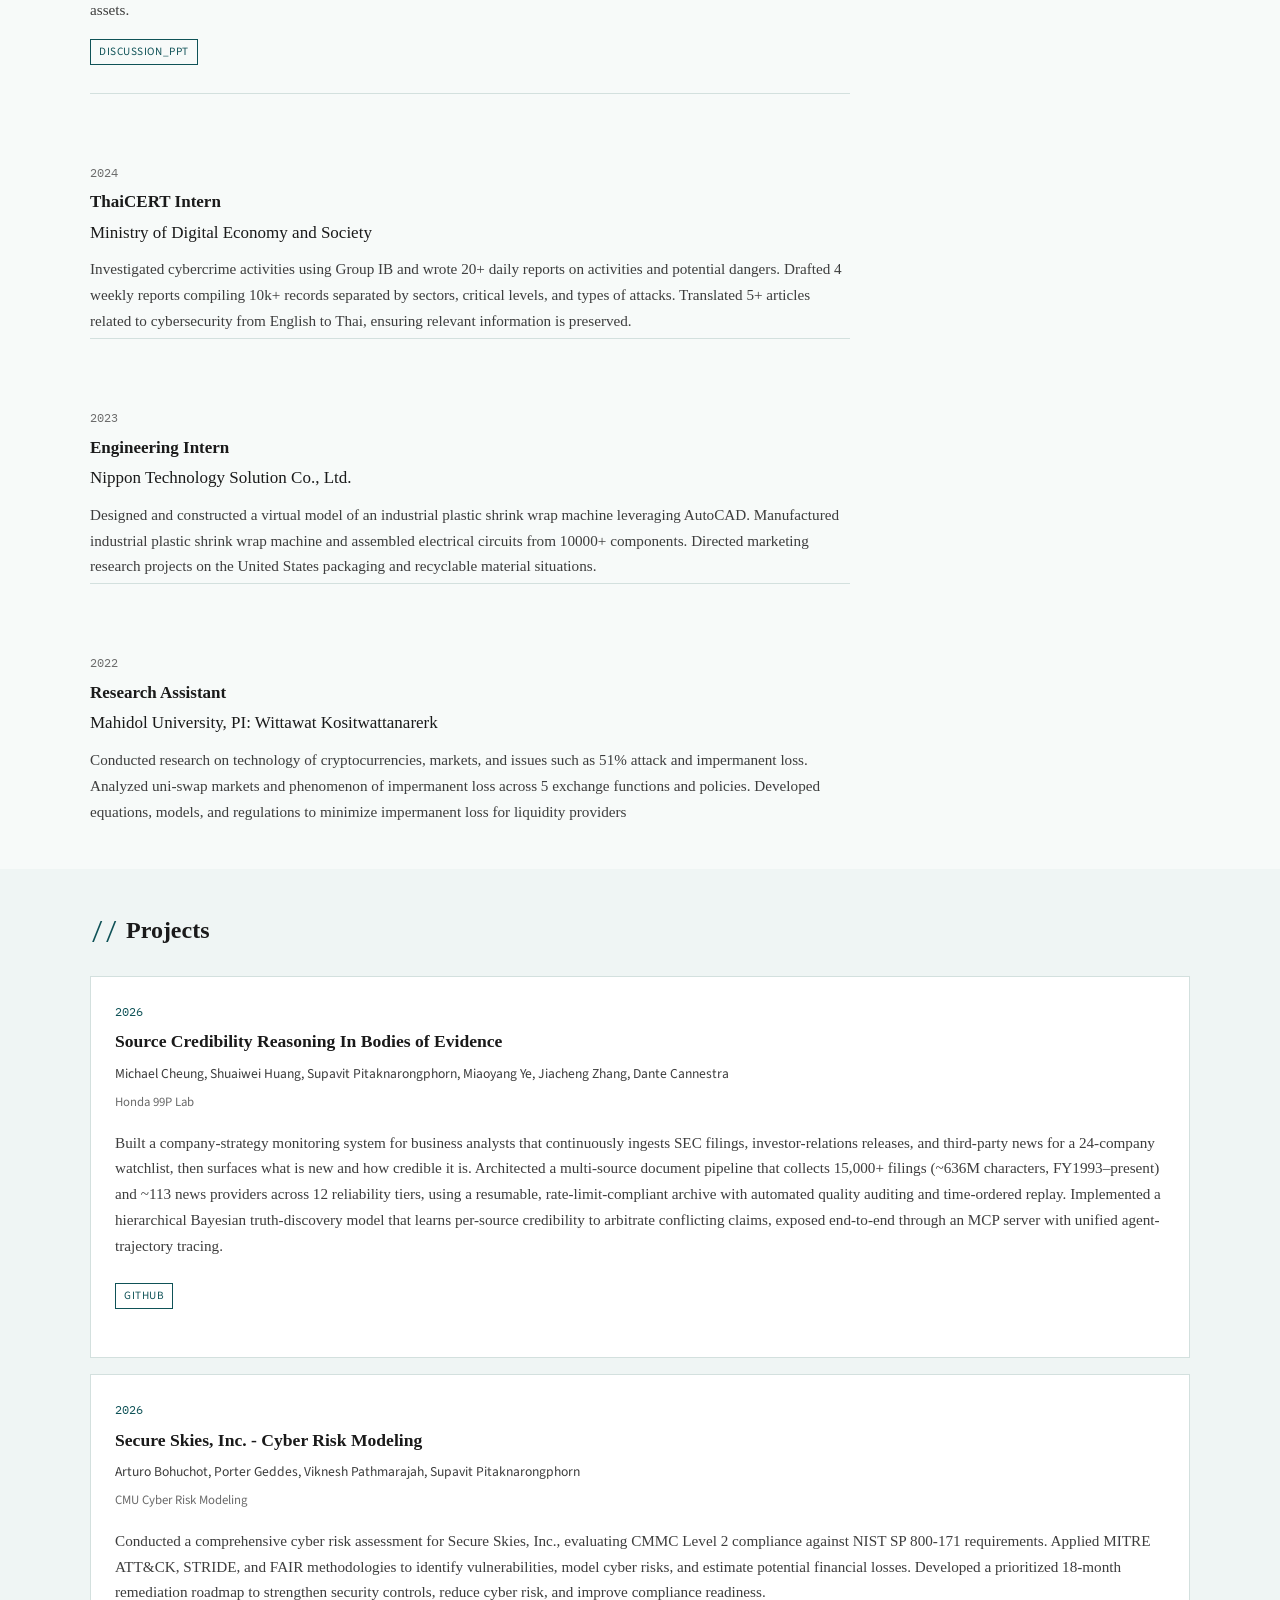
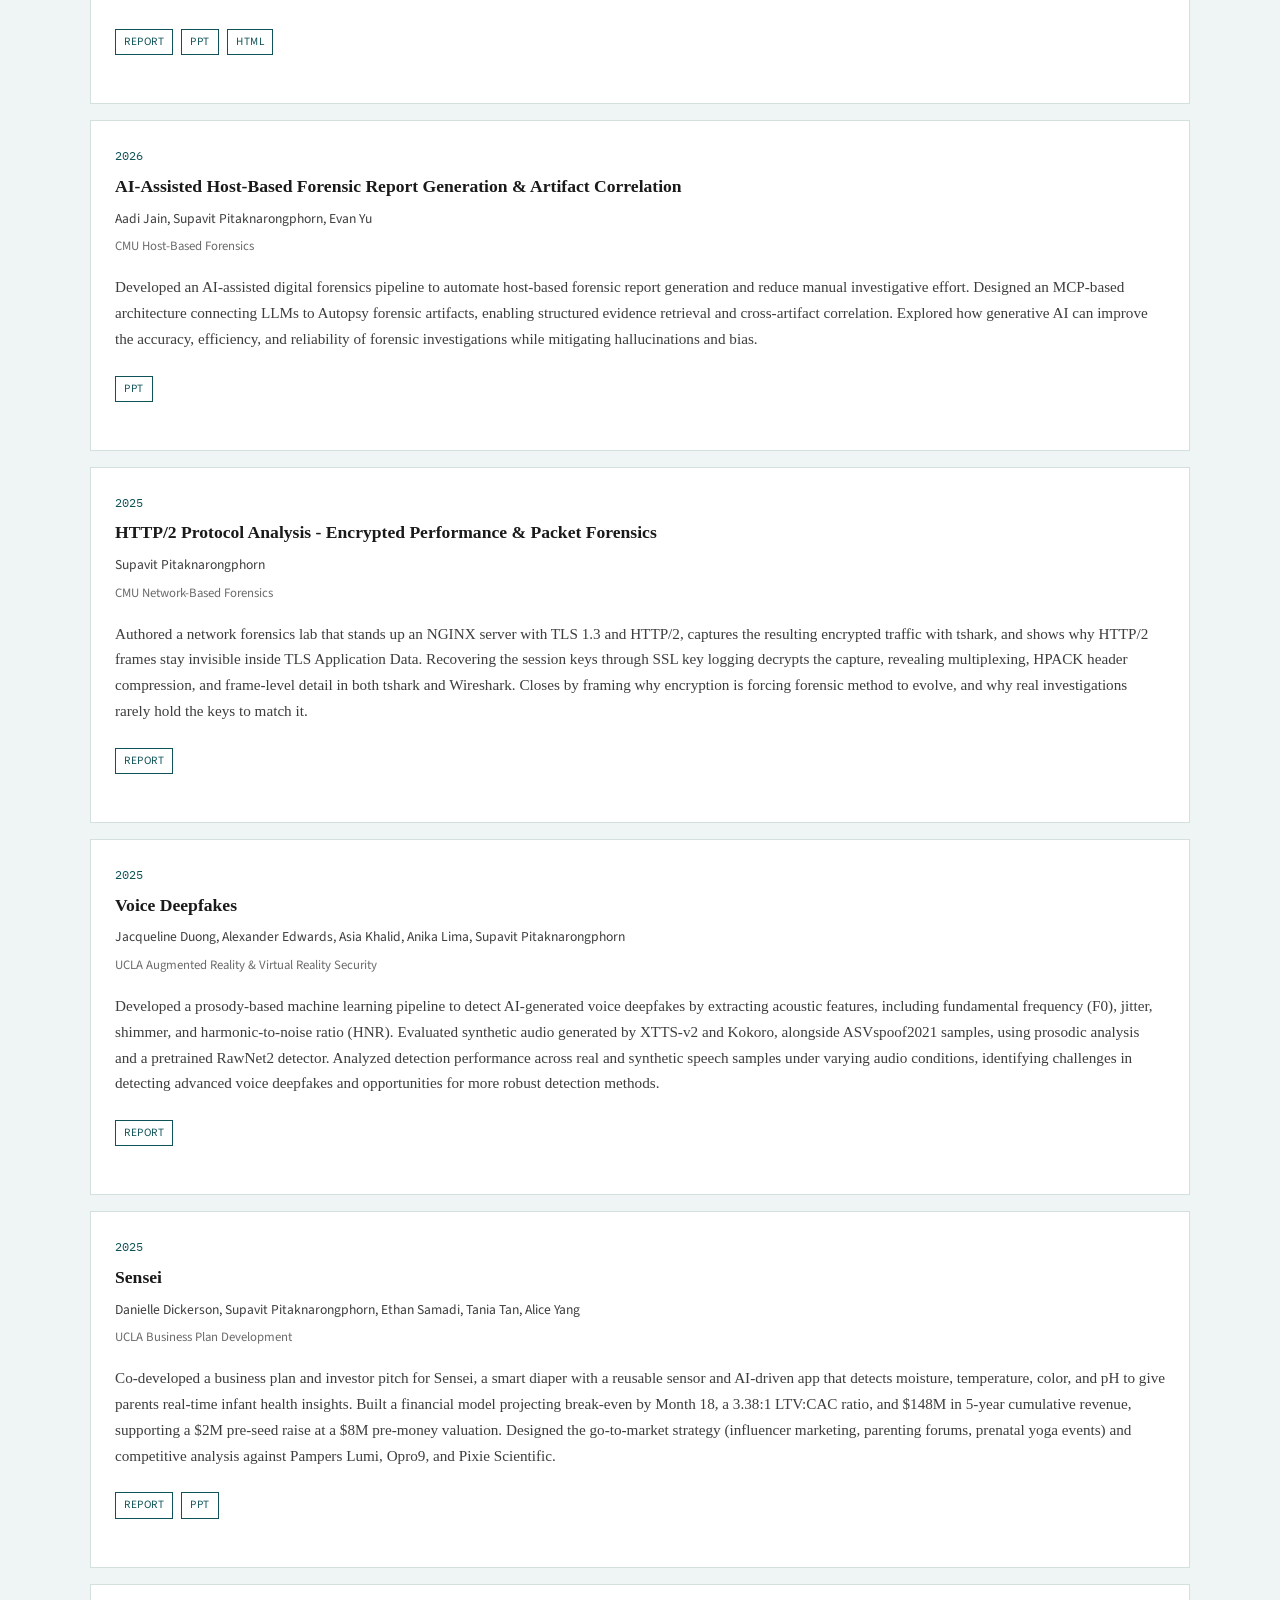
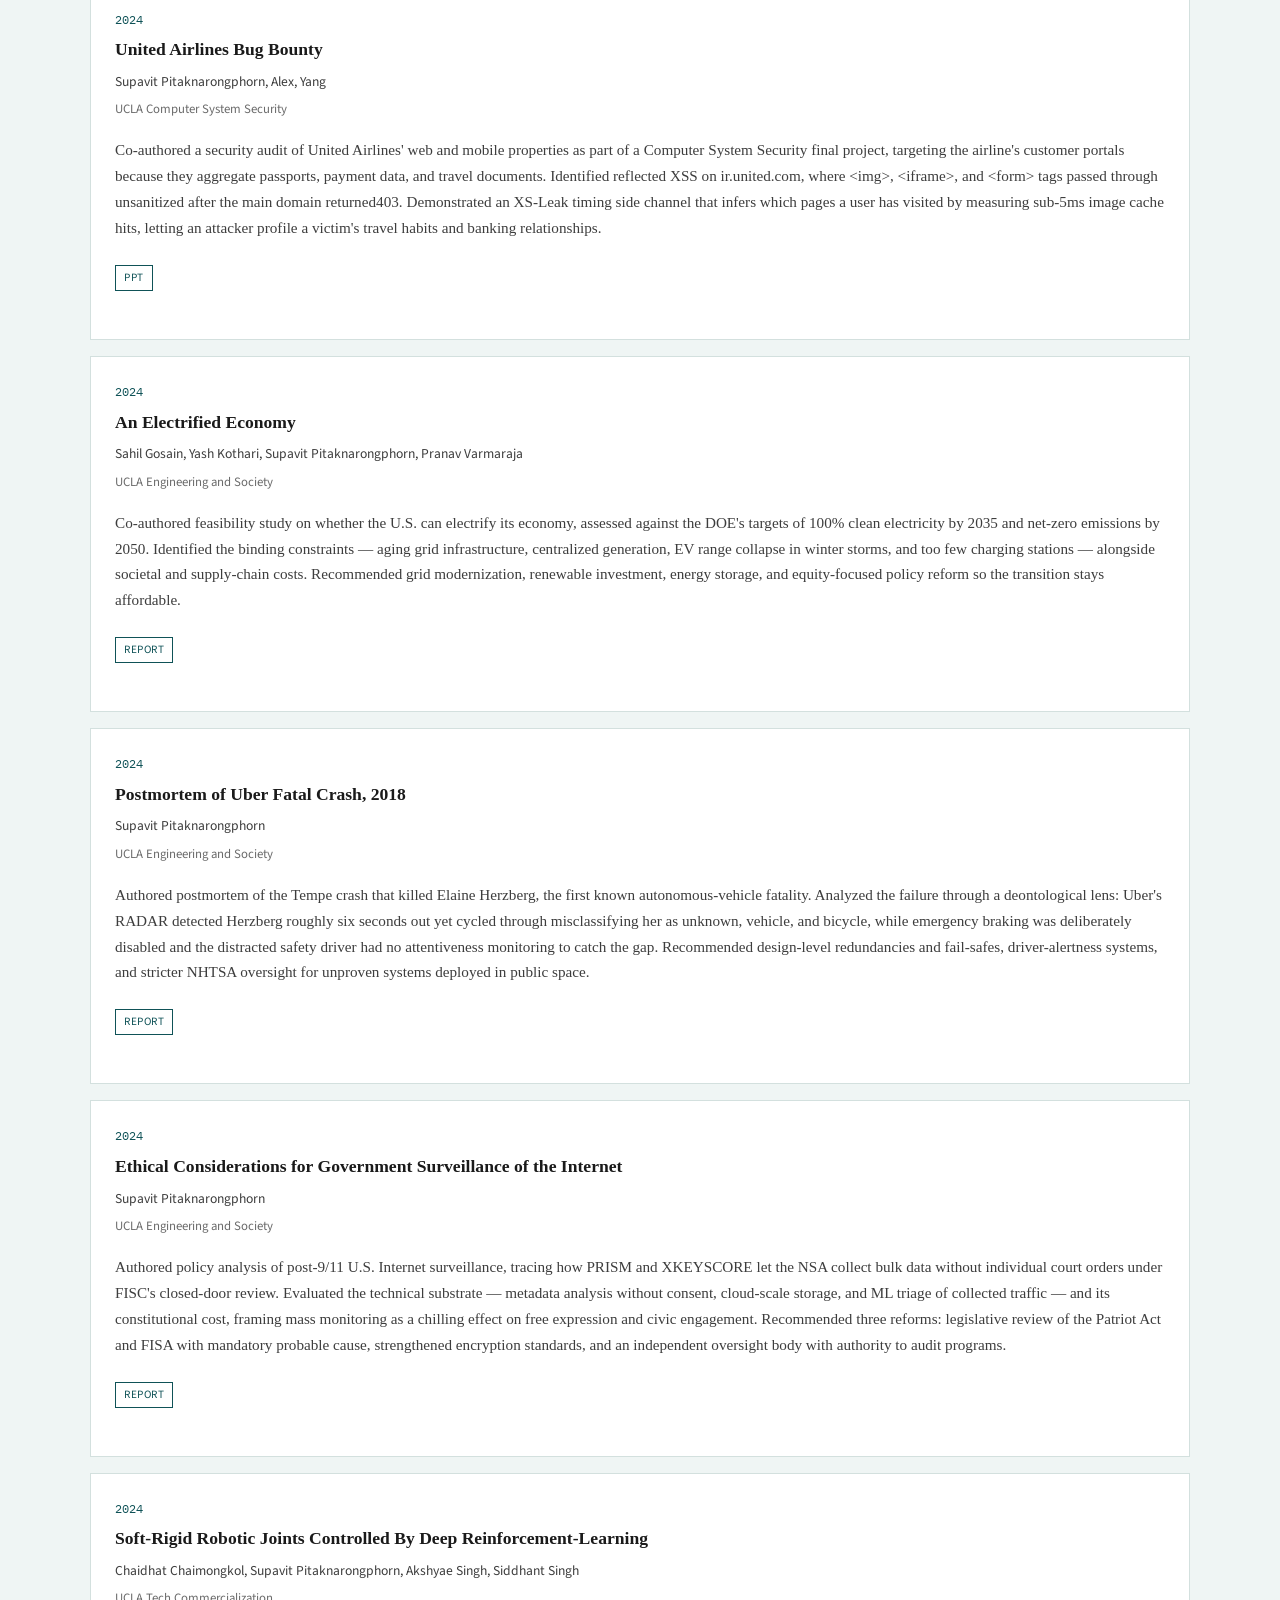
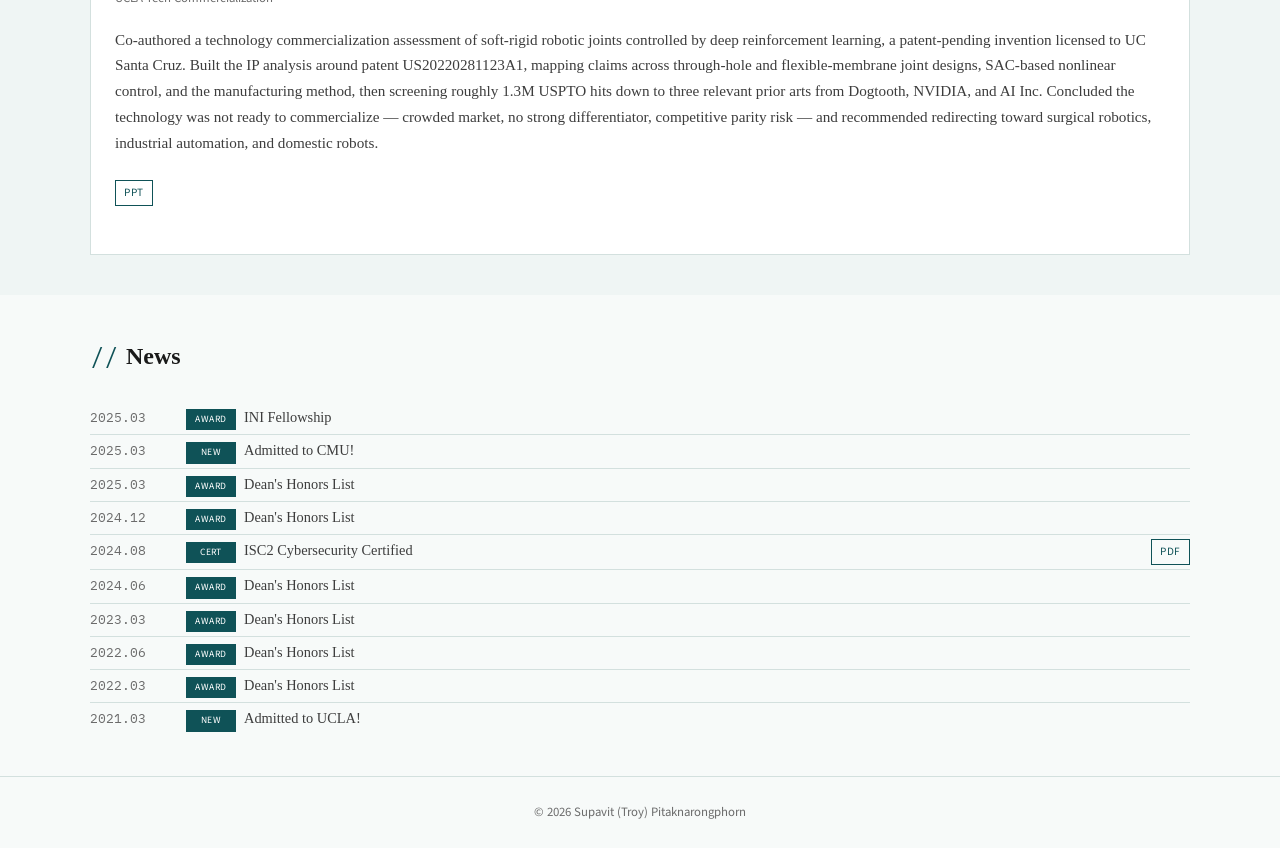
==== commit 86986f6e: "web title" ====
--- a/index.html
+++ b/index.html
@@ -3,11 +3,11 @@
 <head>
     <meta charset="UTF-8">
     <meta name="viewport" content="width=device-width, initial-scale=1.0">
-    <meta name="description" content="Academic homepage of [Your Name] — PhD researcher in machine learning and artificial intelligence.">
-    <meta property="og:title" content="[Your Name] | Academic Homepage">
-    <meta property="og:description" content="PhD researcher in machine learning and artificial intelligence.">
+    <meta name="description" content="Homepage">
+    <meta property="og:title" content="Homepage">
+    <meta property="og:description" content="Homepage">
     <meta name="google-site-verification" content="LSoC6rmBjVxydKpHQMCpfL9506xBNTh2pzzcXydQbyA" />
-    <title>Your Name | Academic Homepage</title>
+    <title>Homepage</title>
     <link rel="preconnect" href="https://fonts.googleapis.com">
     <link rel="preconnect" href="https://fonts.gstatic.com" crossorigin>
     <link href="https://fonts.googleapis.com/css2?family=Source+Sans+3:wght@300;400;500;600&family=IBM+Plex+Mono:wght@400;500&display=swap" rel="stylesheet">
